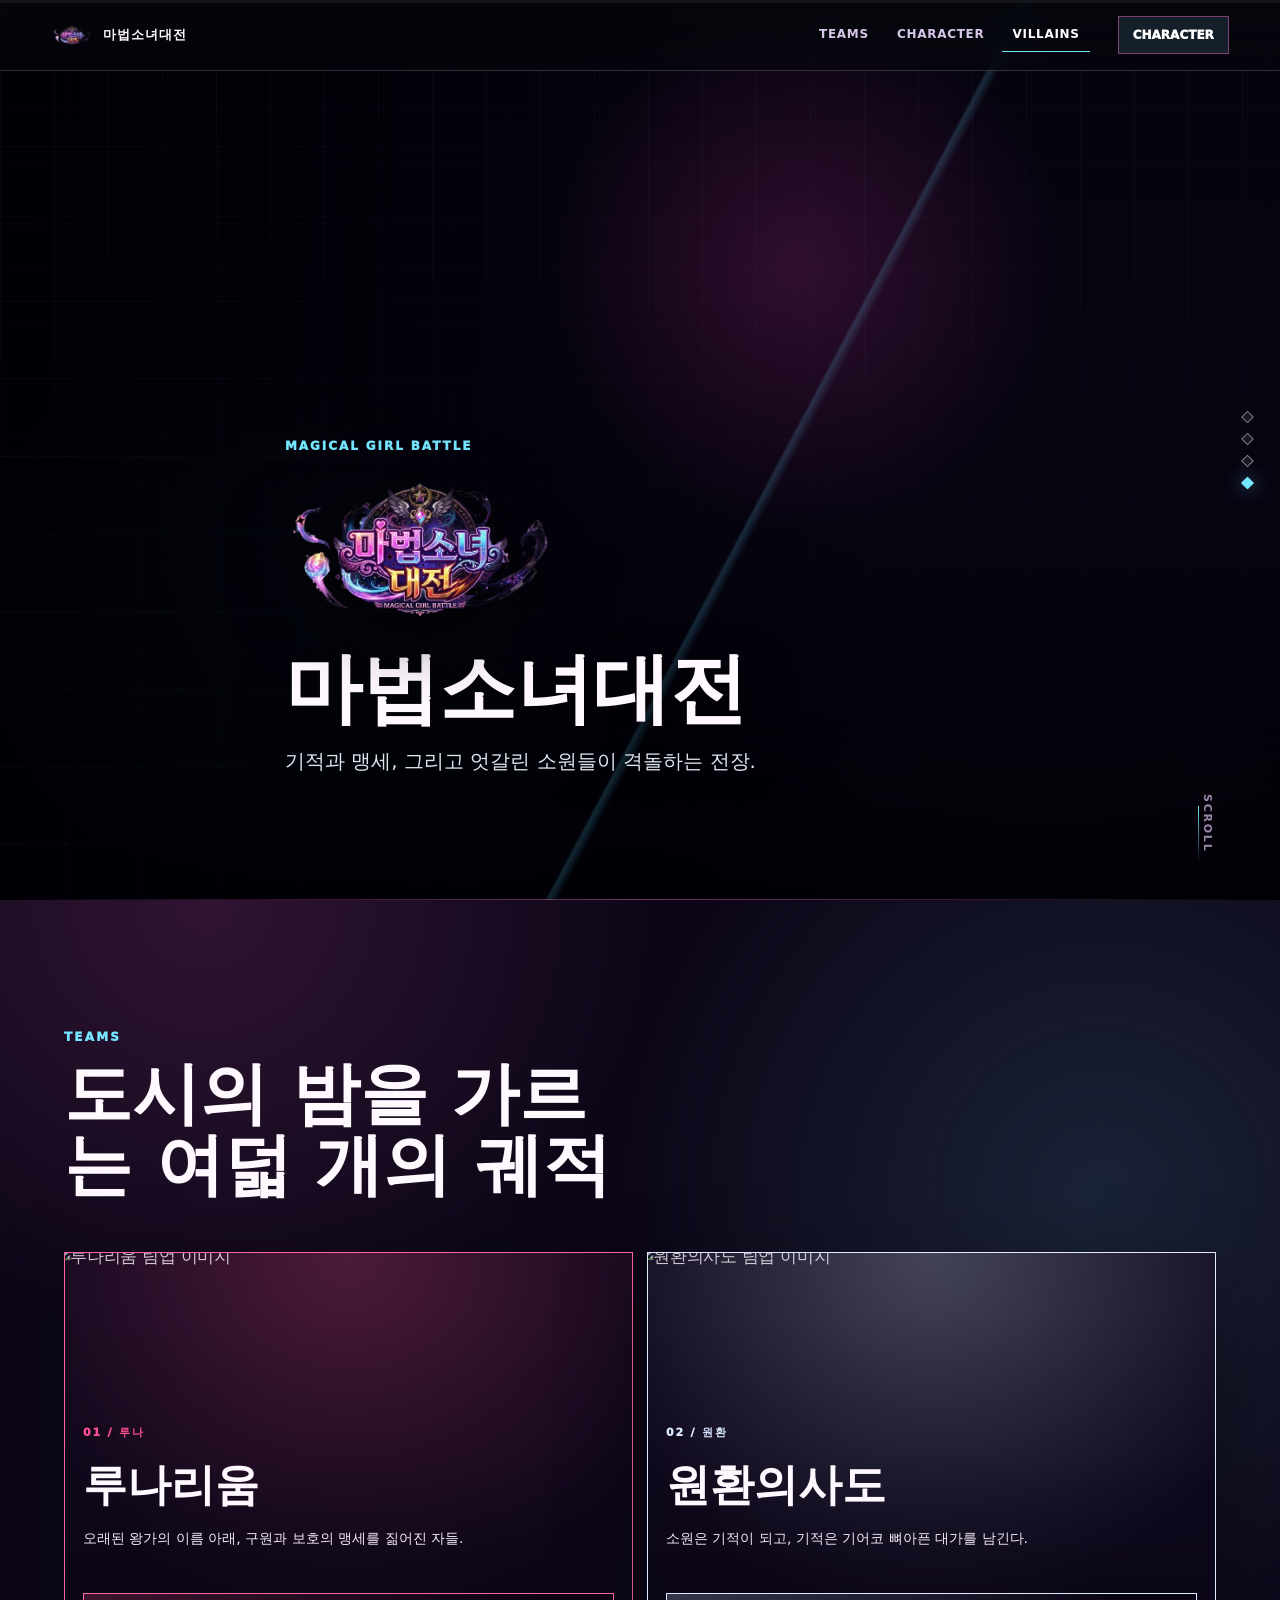
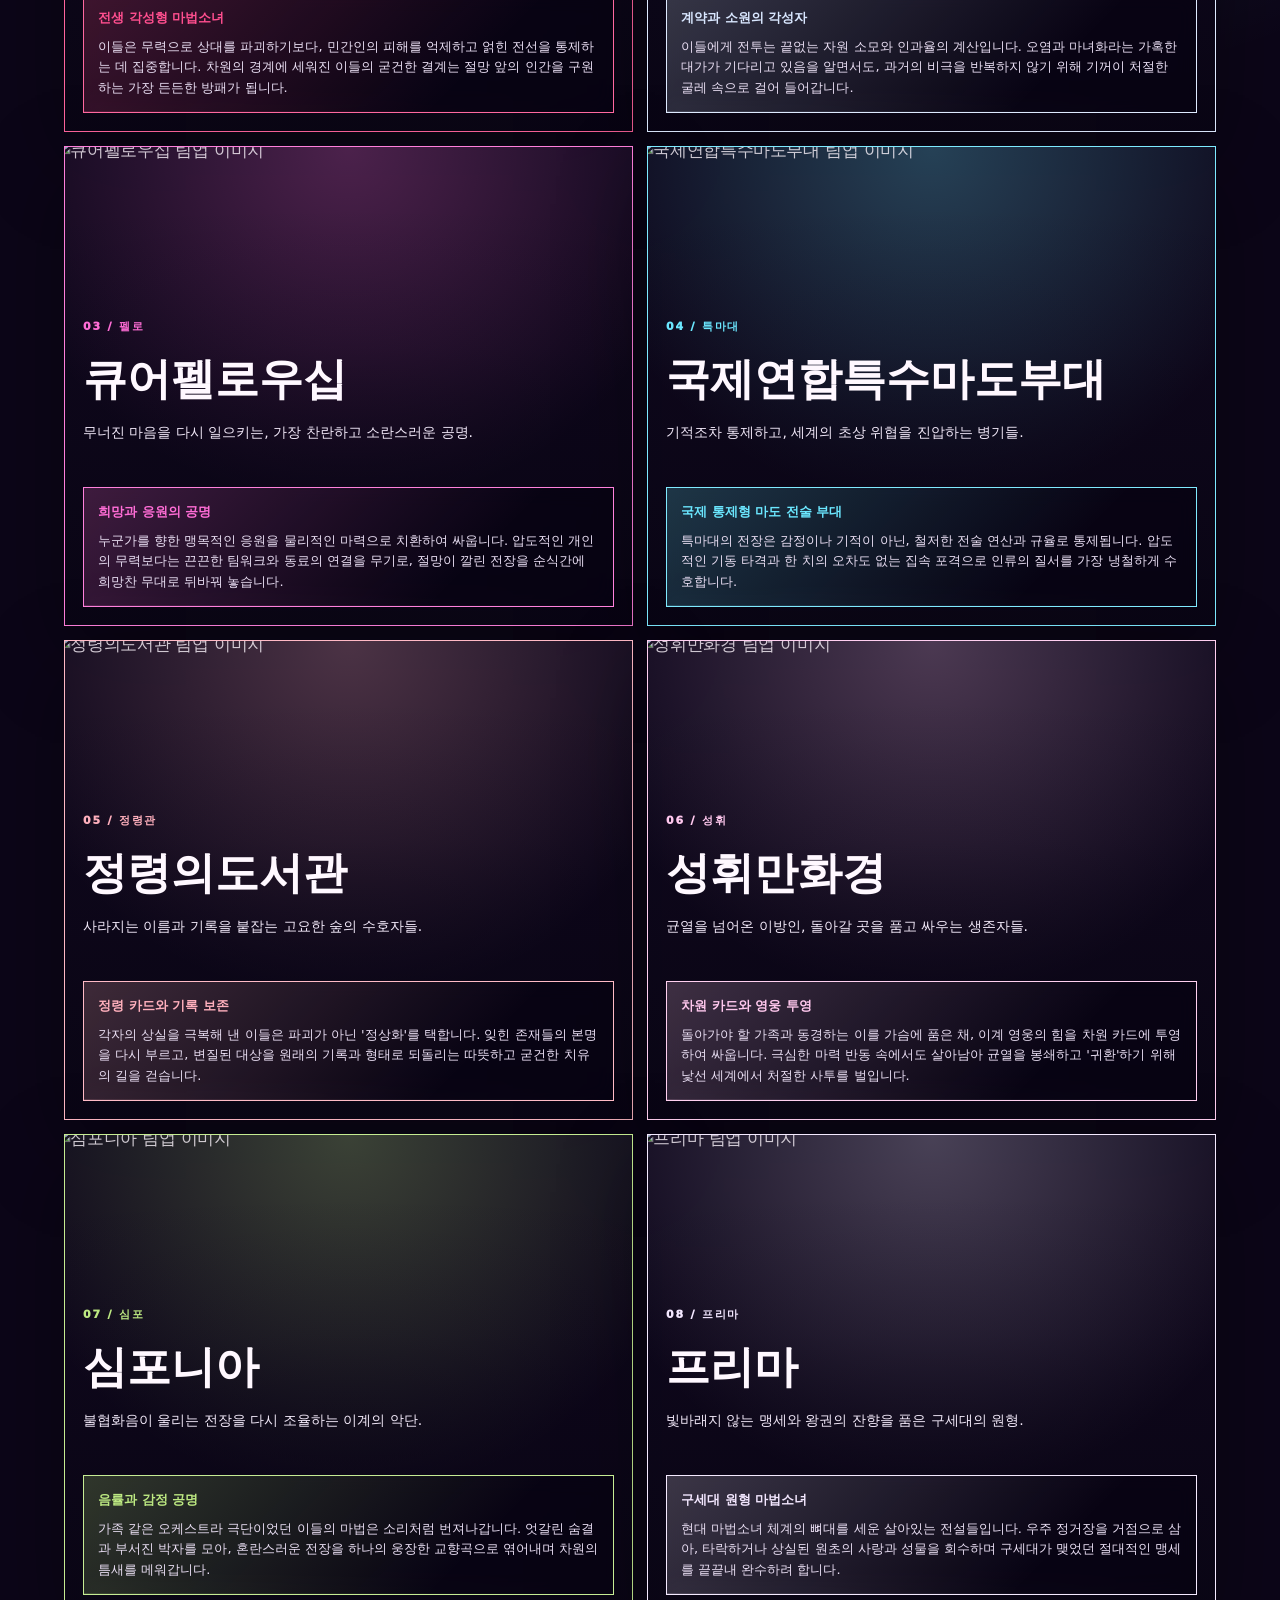
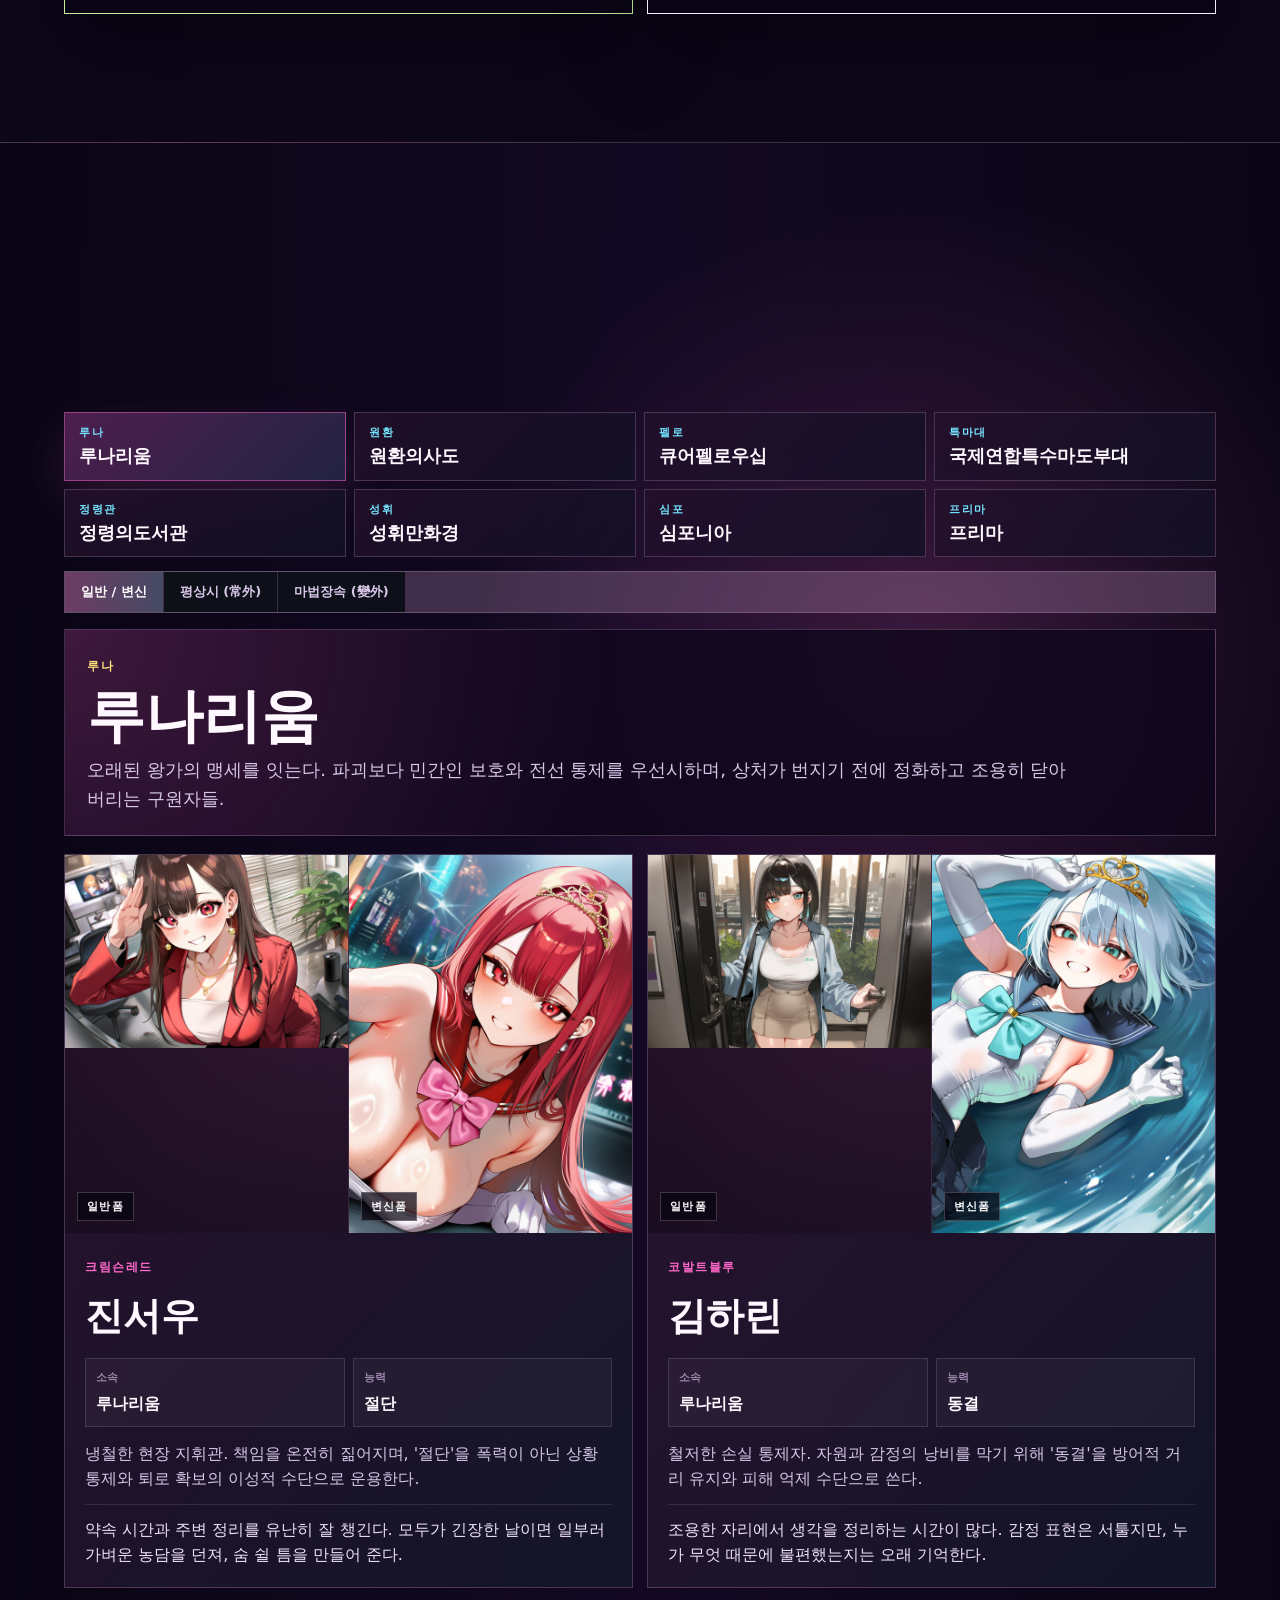
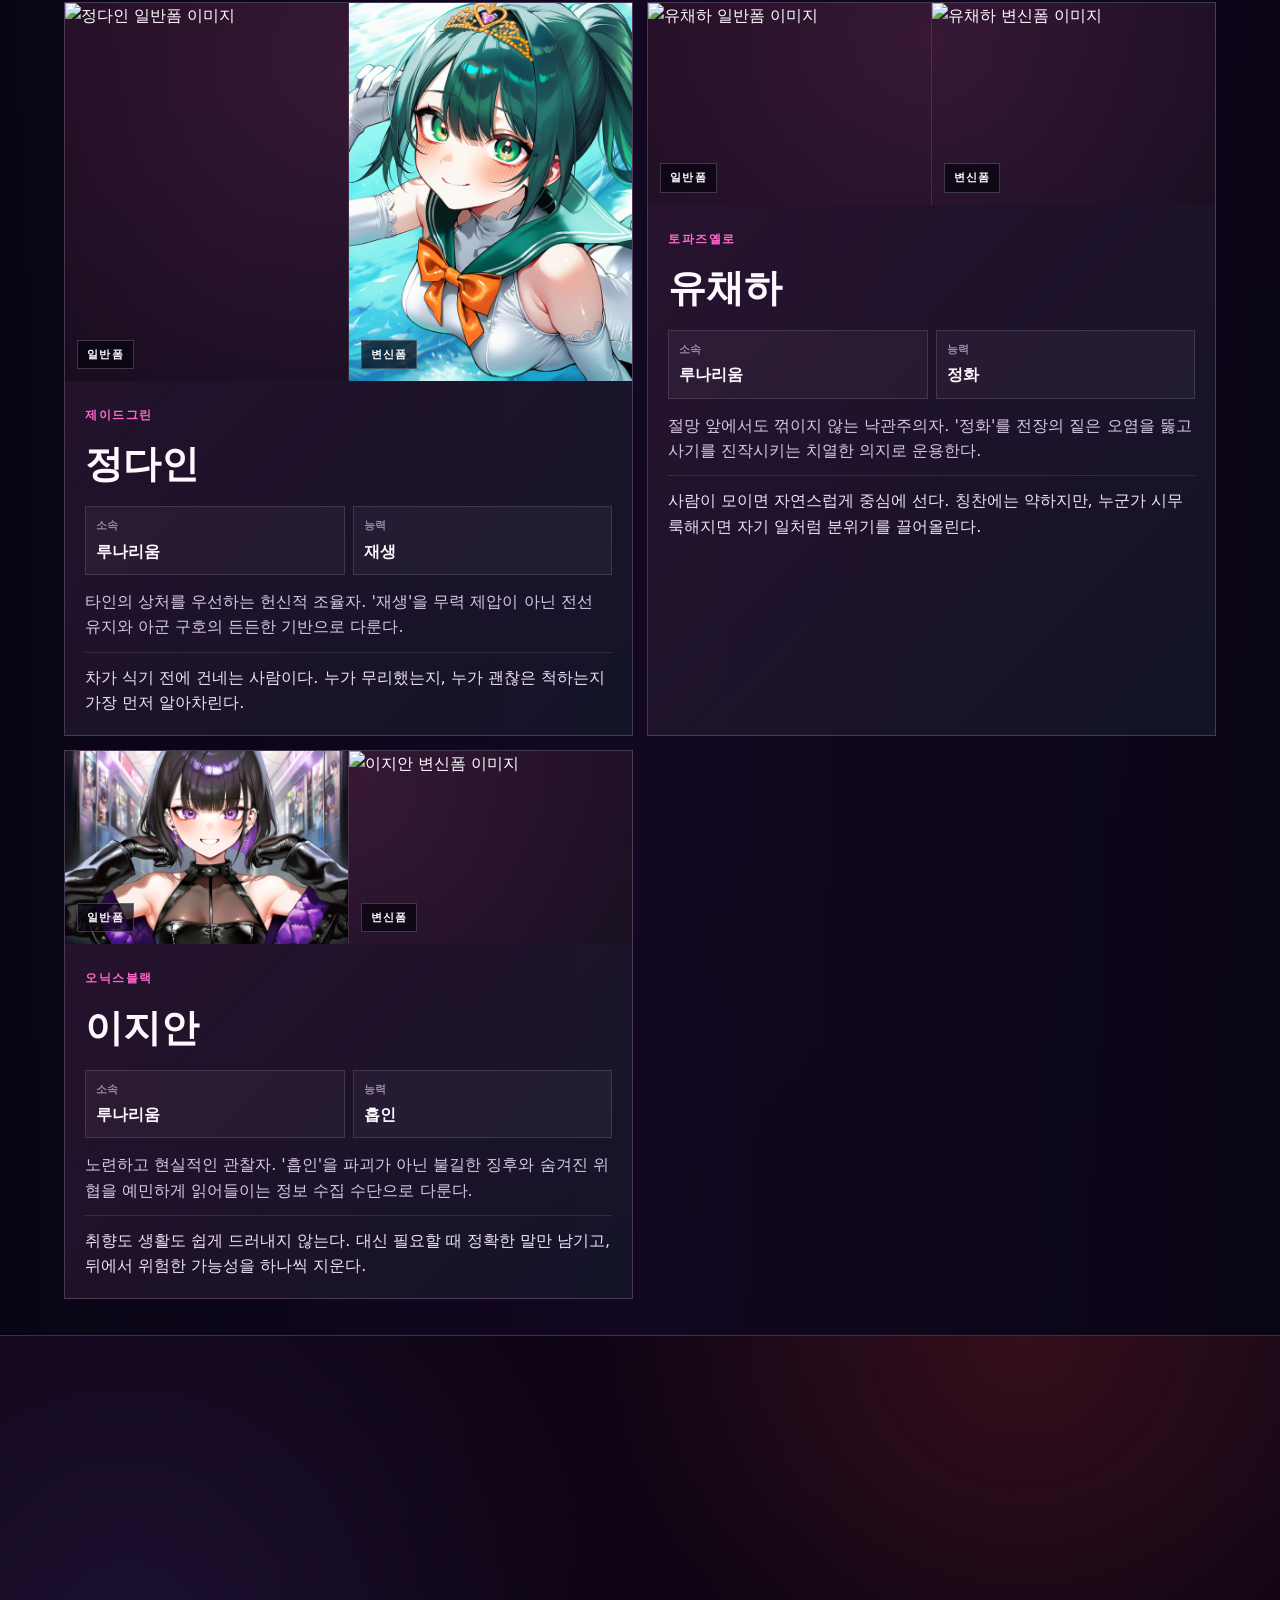
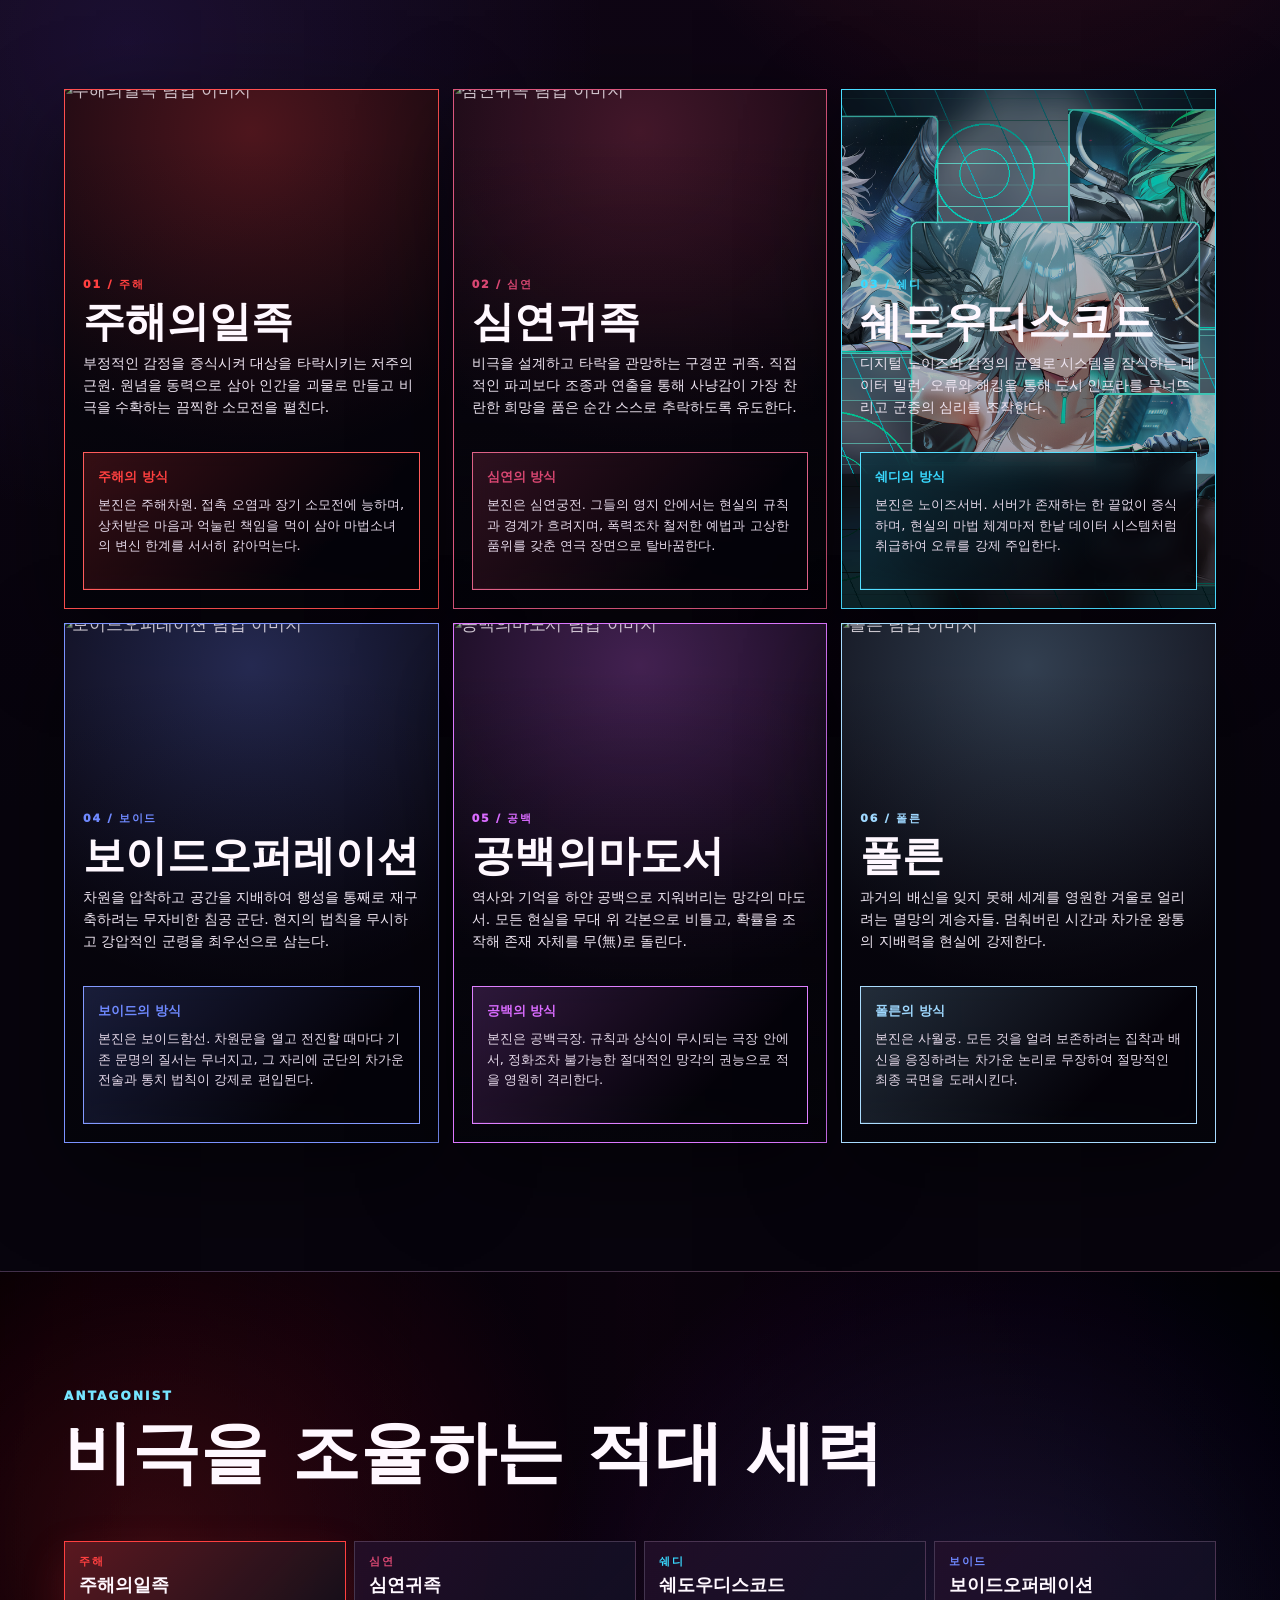
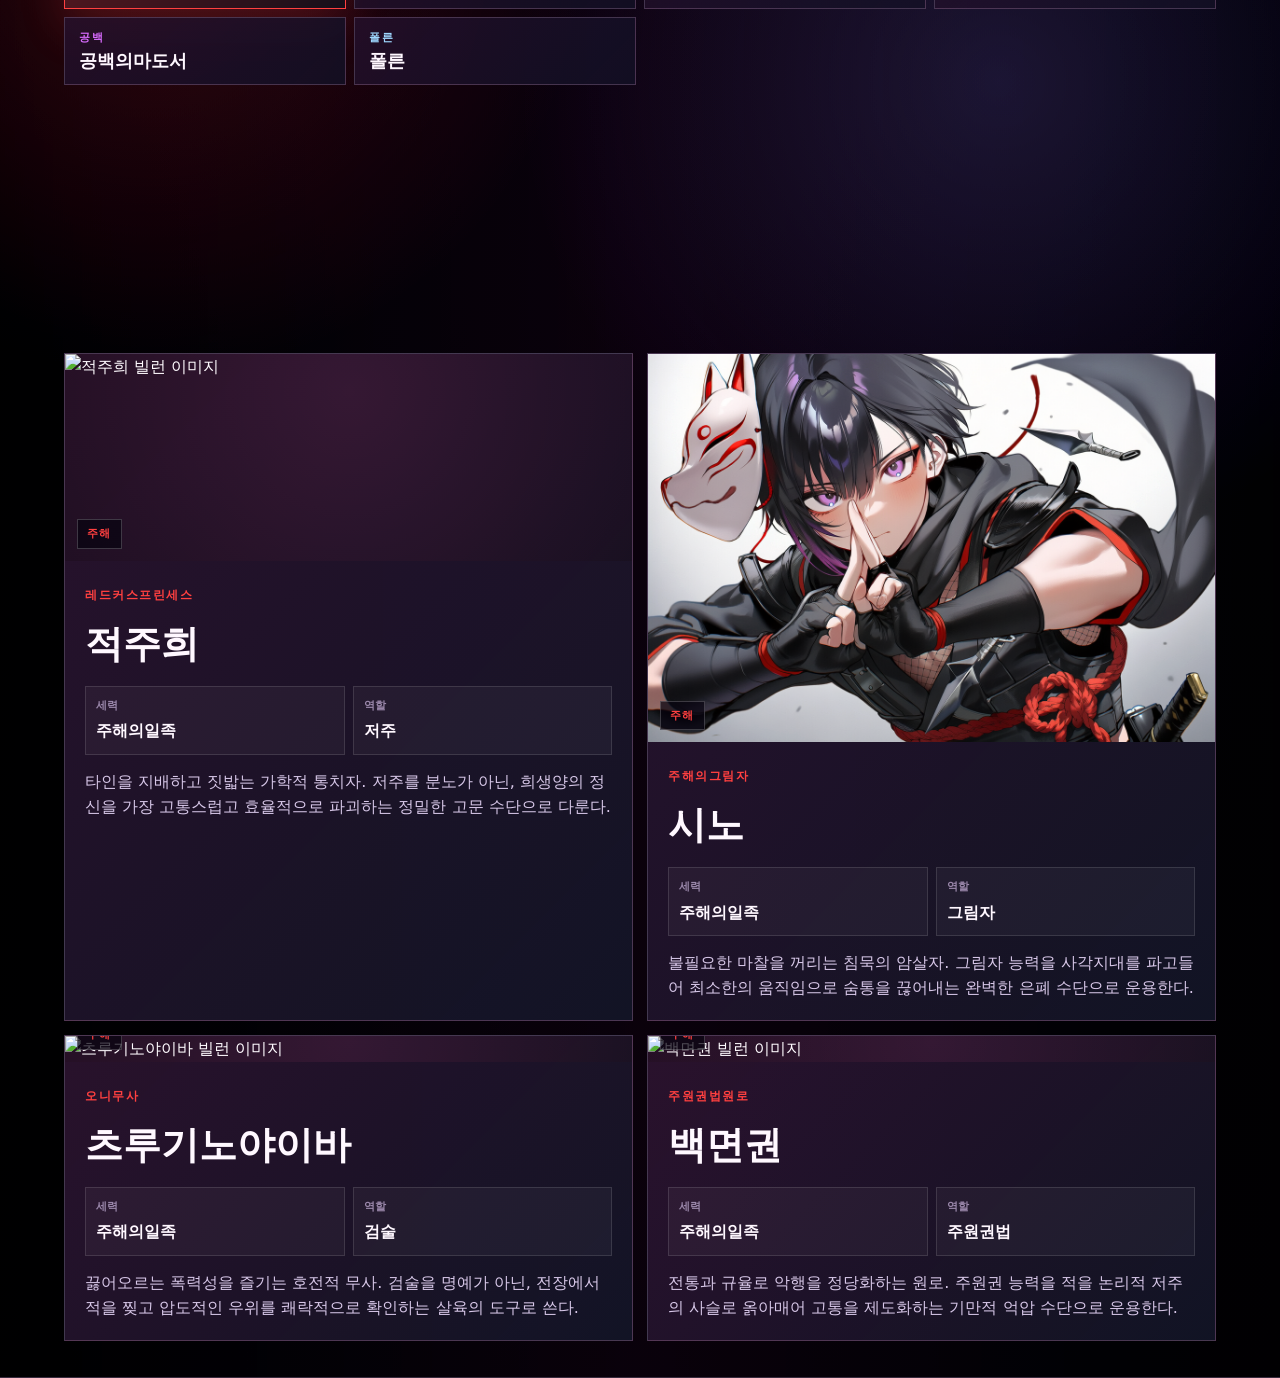
==== Magical/index.html @ 7076c70e "Organize magical intro assets" ====
<!doctype html>
<html lang="ko">
<head>
  <meta charset="utf-8">
  <meta name="viewport" content="width=device-width, initial-scale=1">
  <title>마법소녀대전 - 기적과 비극의 교차점</title>
  <meta name="description" content="현실과 이계, 희망과 비극이 교차하는 마법소녀대전 공식 아카이브.">
  <link rel="stylesheet" href="styles.css">
  <script src="scripts.js" defer></script>
</head>
<body>
  <a class="skip-link" href="#teams">본문으로 이동</a>
  <div class="intro-loader" aria-label="마법소녀대전 로딩 중">
    <div class="intro-mark">
      <img src="assets/logo.png" alt="마법소녀대전">
    </div>
    <div class="intro-status">
      <span>CONNECTING TO MAGICAL FIELD</span>
      <strong>마법소녀대전</strong>
      <div class="intro-bar" aria-hidden="true"><span></span></div>
      <p>차원 좌표 및 전장 동기화 중...</p>
    </div>
  </div>
  <div class="progress" aria-hidden="true"><span></span></div>

  <header class="site-header">
    <a class="brand" href="#top">
      <img src="assets/logo.png" alt="">
      <span>마법소녀대전</span>
    </a>
    <nav class="nav" aria-label="주요 메뉴">
      <a href="#teams">TEAMS</a>
      <a href="#characters">CHARACTER</a>
      <a href="#villains">VILLAINS</a>
    </nav>
    <a class="header-cta" href="#characters">CHARACTER</a>
  </header>

  <aside class="side-index" aria-label="페이지 섹션">
    <a href="#top" aria-label="Top"></a>
    <a href="#teams" aria-label="Teams"></a>
    <a href="#characters" aria-label="Characters"></a>
    <a href="#villains" aria-label="Villains"></a>
  </aside>

  <main id="top">
    <section class="hero">
      <div class="hero-bg" aria-hidden="true"></div>
      <div class="hero-content">
        <p class="eyebrow">MAGICAL GIRL BATTLE</p>
        <img class="hero-logo" src="assets/logo.png" alt="마법소녀대전">
        <h1>마법소녀대전</h1>
        <p>
          기적과 맹세, 그리고 엇갈린 소원들이 격돌하는 전장.
        </p>
      </div>
      <div class="scroll-cue" aria-hidden="true">
        <span>SCROLL</span>
      </div>
    </section>

    <section id="teams" class="section team-section">
      <div class="section-title">
        <p>TEAMS</p>
        <h2>도시의 밤을 가르는 여덟 개의 궤적</h2>
      </div>
      <div class="team-grid">
        
        <article style="--team:#ff4f8f">
          <img src="assets/teamups-ai/teamup-lunalium-ai-v2-reference-draft.png" alt="루나리움 팀업 이미지">
          <span>01 / 루나</span>
          <h3>루나리움</h3>
          <p>오래된 왕가의 이름 아래, 구원과 보호의 맹세를 짊어진 자들.</p>
          <div class="team-card-detail">
            <strong>전생 각성형 마법소녀</strong>
            <p>이들은 무력으로 상대를 파괴하기보다, 민간인의 피해를 억제하고 얽힌 전선을 통제하는 데 집중합니다. 차원의 경계에 세워진 이들의 굳건한 결계는 절망 앞의 인간을 구원하는 가장 든든한 방패가 됩니다.</p>
          </div>
        </article>

        <article style="--team:#d9e7ff">
          <img src="assets/teamups-ai/teamup-wish-ring-ai-v1.png" alt="원환의사도 팀업 이미지">
          <span>02 / 원환</span>
          <h3>원환의사도</h3>
          <p>소원은 기적이 되고, 기적은 기어코 뼈아픈 대가를 남긴다.</p>
          <div class="team-card-detail">
            <strong>계약과 소원의 각성자</strong>
            <p>이들에게 전투는 끝없는 자원 소모와 인과율의 계산입니다. 오염과 마녀화라는 가혹한 대가가 기다리고 있음을 알면서도, 과거의 비극을 반복하지 않기 위해 기꺼이 처절한 굴레 속으로 걸어 들어갑니다.</p>
          </div>
        </article>

        <article style="--team:#ff6dd6">
          <img src="assets/teamups/teamup-fellow.png" alt="큐어펠로우십 팀업 이미지">
          <span>03 / 펠로</span>
          <h3>큐어펠로우십</h3>
          <p>무너진 마음을 다시 일으키는, 가장 찬란하고 소란스러운 공명.</p>
          <div class="team-card-detail">
            <strong>희망과 응원의 공명</strong>
            <p>누군가를 향한 맹목적인 응원을 물리적인 마력으로 치환하여 싸웁니다. 압도적인 개인의 무력보다는 끈끈한 팀워크와 동료의 연결을 무기로, 절망이 깔린 전장을 순식간에 희망찬 무대로 뒤바꿔 놓습니다.</p>
          </div>
        </article>

        <article style="--team:#6be7ff">
          <img src="assets/teamups-ai/teamup-tactical-ai-v1.png" alt="국제연합특수마도부대 팀업 이미지">
          <span>04 / 특마대</span>
          <h3>국제연합특수마도부대</h3>
          <p>기적조차 통제하고, 세계의 초상 위협을 진압하는 병기들.</p>
          <div class="team-card-detail">
            <strong>국제 통제형 마도 전술 부대</strong>
            <p>특마대의 전장은 감정이나 기적이 아닌, 철저한 전술 연산과 규율로 통제됩니다. 압도적인 기동 타격과 한 치의 오차도 없는 집속 포격으로 인류의 질서를 가장 냉철하게 수호합니다.</p>
          </div>
        </article>

        <article style="--team:#ffb0bd">
          <img src="assets/teamups-ai/teamup-spirit-ai-v1.png" alt="정령의도서관 팀업 이미지">
          <span>05 / 정령관</span>
          <h3>정령의도서관</h3>
          <p>사라지는 이름과 기록을 붙잡는 고요한 숲의 수호자들.</p>
          <div class="team-card-detail">
            <strong>정령 카드와 기록 보존</strong>
            <p>각자의 상실을 극복해 낸 이들은 파괴가 아닌 '정상화'를 택합니다. 잊힌 존재들의 본명을 다시 부르고, 변질된 대상을 원래의 기록과 형태로 되돌리는 따뜻하고 굳건한 치유의 길을 걷습니다.</p>
          </div>
        </article>

        <article style="--team:#ffc8ee">
          <img src="assets/teamups-ai/teamup-stellar-ai-v1.png" alt="성휘만화경 팀업 이미지">
          <span>06 / 성휘</span>
          <h3>성휘만화경</h3>
          <p>균열을 넘어온 이방인, 돌아갈 곳을 품고 싸우는 생존자들.</p>
          <div class="team-card-detail">
            <strong>차원 카드와 영웅 투영</strong>
            <p>돌아가야 할 가족과 동경하는 이를 가슴에 품은 채, 이계 영웅의 힘을 차원 카드에 투영하여 싸웁니다. 극심한 마력 반동 속에서도 살아남아 균열을 봉쇄하고 '귀환'하기 위해 낯선 세계에서 처절한 사투를 벌입니다.</p>
          </div>
        </article>

        <article style="--team:#bde982">
          <img src="assets/teamups-ai/teamup-symphonia-ai-v1.png" alt="심포니아 팀업 이미지">
          <span>07 / 심포</span>
          <h3>심포니아</h3>
          <p>불협화음이 울리는 전장을 다시 조율하는 이계의 악단.</p>
          <div class="team-card-detail">
            <strong>음률과 감정 공명</strong>
            <p>가족 같은 오케스트라 극단이었던 이들의 마법은 소리처럼 번져나갑니다. 엇갈린 숨결과 부서진 박자를 모아, 혼란스러운 전장을 하나의 웅장한 교향곡으로 엮어내며 차원의 틈새를 메워갑니다.</p>
          </div>
        </article>

        <article style="--team:#f3e7ff">
          <img src="assets/teamups-ai/teamup-prima-ai-v1.png" alt="프리마 팀업 이미지">
          <span>08 / 프리마</span>
          <h3>프리마</h3>
          <p>빛바래지 않는 맹세와 왕권의 잔향을 품은 구세대의 원형.</p>
          <div class="team-card-detail">
            <strong>구세대 원형 마법소녀</strong>
            <p>현대 마법소녀 체계의 뼈대를 세운 살아있는 전설들입니다. 우주 정거장을 거점으로 삼아, 타락하거나 상실된 원초의 사랑과 성물을 회수하며 구세대가 맺었던 절대적인 맹세를 끝끝내 완수하려 합니다.</p>
          </div>
        </article>

      </div>
    </section>

    <section id="characters" class="character-section">
      <div class="character-bg" aria-hidden="true"></div>
      <div class="character-shell">
        <div class="section-title">
          <p>CHARACTER</p>
          <h2>마법소녀 데이터베이스</h2>
        </div>
        <div class="team-profile-tabs" id="teamProfileTabs" aria-label="마법소녀 팀 선택"></div>
        <div class="profile-form-switch" aria-label="폼 보기 설정">
          <button class="form-toggle is-active" type="button" data-form="both">일반 / 변신</button>
          <button class="form-toggle" type="button" data-form="normal">평상시 (常外)</button>
          <button class="form-toggle" type="button" data-form="magic">마법장속 (變外)</button>
        </div>
        <div class="team-profile-header" id="teamProfileHeader"></div>
        <div class="profile-grid" id="profileGrid"></div>
      </div>
    </section>

    <section id="villains" class="section villain-section">
      <div class="section-title">
        <p>VILLAINS</p>
        <h2>어둠의 심연과 저주가 잉태한 재앙들</h2>
      </div>
      <div class="villain-grid" id="villainGrid"></div>
    </section>

    <section id="villain-profiles" class="villain-profile-section">
      <div class="villain-profile-bg" aria-hidden="true"></div>
      <div class="character-shell">
        <div class="section-title">
          <p>ANTAGONIST</p>
          <h2>비극을 조율하는 적대 세력</h2>
        </div>
        <div class="villain-profile-tabs" id="villainProfileTabs" aria-label="빌런 세력 선택"></div>
        <div class="team-profile-header villain-profile-header" id="villainProfileHeader"></div>
        <div class="profile-grid villain-profile-grid" id="villainProfileGrid"></div>
      </div>
    </section>
  </main>

  <button class="to-top" type="button" aria-label="처음으로 이동">↑</button>
</body>
</html>
---- Magical/styles.css ----
:root {
  color-scheme: dark;
  --bg: #090514;
  --ink: #fff8ff;
  --muted: #d7c7e8;
  --dim: #9a87aa;
  --line: rgba(255, 205, 247, 0.2);
  --line-strong: rgba(255, 104, 202, 0.46);
  --panel: rgba(18, 9, 31, 0.78);
  --panel-strong: rgba(30, 12, 48, 0.94);
  --cyan: #76e5ff;
  --pink: #ff68ca;
  --violet: #9b7cff;
  --gold: #ffe37a;
  --pad: clamp(16px, 5vw, 76px);
  --max: 1320px;
  --gap: 14px;
  --shadow: 0 30px 100px rgba(0, 0, 0, 0.45);
}

* { box-sizing: border-box; }

html {
  scroll-behavior: smooth;
  scroll-padding-top: 76px;
}

body {
  min-width: 320px;
  margin: 0;
  color: var(--ink);
  font-family: "Pretendard", "Noto Sans KR", "Apple SD Gothic Neo", system-ui, sans-serif;
  line-height: 1.58;
  letter-spacing: 0;
  background:
    radial-gradient(circle at 82% 12%, rgba(255, 104, 202, 0.2), transparent 28rem),
    radial-gradient(circle at 18% 8%, rgba(118, 229, 255, 0.16), transparent 24rem),
    linear-gradient(180deg, #090514 0%, #160a24 46%, #080411 100%);
}

body::before {
  position: fixed;
  inset: 0;
  z-index: -1;
  content: "";
  background-image:
    linear-gradient(rgba(255, 104, 202, 0.045) 1px, transparent 1px),
    linear-gradient(90deg, rgba(118, 229, 255, 0.045) 1px, transparent 1px);
  background-size: 54px 54px;
  mask-image: linear-gradient(180deg, black, transparent 88%);
}

body.is-loading {
  overflow: hidden;
}

a { color: inherit; text-decoration: none; }
img { max-width: 100%; }
h1, h2, h3, p { margin-top: 0; }

.skip-link {
  position: fixed;
  top: 12px;
  left: 12px;
  z-index: 200;
  transform: translateY(-160%);
  padding: 8px 12px;
  color: #061018;
  background: white;
  font-weight: 900;
}

.skip-link:focus { transform: translateY(0); }

.intro-loader {
  position: fixed;
  inset: 0;
  z-index: 1000;
  display: grid;
  place-items: center;
  overflow: hidden;
  background:
    radial-gradient(circle at 50% 42%, rgba(120, 217, 255, 0.18), transparent 22rem),
    radial-gradient(circle at 54% 58%, rgba(255, 114, 173, 0.14), transparent 24rem),
    #05070c;
  transition: opacity 680ms ease, visibility 680ms ease;
}

.intro-loader::before,
.intro-loader::after {
  position: absolute;
  inset: 0;
  content: "";
  pointer-events: none;
}

.intro-loader::before {
  background-image:
    linear-gradient(rgba(120, 217, 255, 0.08) 1px, transparent 1px),
    linear-gradient(90deg, rgba(120, 217, 255, 0.08) 1px, transparent 1px);
  background-size: 44px 44px;
  animation: introGrid 2.4s linear infinite;
}

.intro-loader::after {
  background:
    linear-gradient(90deg, transparent, rgba(120, 217, 255, 0.2), transparent),
    repeating-linear-gradient(180deg, transparent 0 7px, rgba(255, 255, 255, 0.08) 8px);
  transform: translateX(-100%);
  animation: introSweep 1.8s ease-in-out infinite;
  mix-blend-mode: screen;
  opacity: 0.65;
}

.intro-loader.is-hidden {
  opacity: 0;
  visibility: hidden;
  pointer-events: none;
}

.intro-mark {
  position: relative;
  z-index: 2;
  width: min(72vw, 420px);
  display: grid;
  place-items: center;
  animation: introMark 1100ms cubic-bezier(0.2, 0.8, 0.2, 1) both;
}

.intro-mark::before {
  position: absolute;
  width: 68%;
  aspect-ratio: 1;
  content: "";
  border: 1px solid rgba(120, 217, 255, 0.34);
  transform: rotate(45deg);
  box-shadow:
    0 0 48px rgba(120, 217, 255, 0.18),
    inset 0 0 34px rgba(255, 114, 173, 0.12);
}

.intro-mark img {
  position: relative;
  width: 100%;
  max-height: 210px;
  object-fit: contain;
  filter: drop-shadow(0 0 28px rgba(120, 217, 255, 0.3));
}

.intro-status {
  position: absolute;
  z-index: 3;
  left: 50%;
  bottom: clamp(54px, 11vh, 120px);
  width: min(86vw, 520px);
  transform: translateX(-50%);
  text-align: center;
}

.intro-status span {
  display: block;
  margin-bottom: 8px;
  color: var(--cyan);
  font-size: 11px;
  font-weight: 950;
  letter-spacing: 0.18em;
}

.intro-status strong {
  display: block;
  margin-bottom: 16px;
  color: white;
  font-size: clamp(24px, 5vw, 44px);
  line-height: 1;
}

.intro-status p {
  margin: 10px 0 0;
  color: var(--muted);
  font-size: 13px;
}

.intro-bar {
  height: 3px;
  overflow: hidden;
  border: 1px solid rgba(120, 217, 255, 0.26);
  background: rgba(255, 255, 255, 0.08);
}

.intro-bar span {
  display: block;
  width: 100%;
  height: 100%;
  background: linear-gradient(90deg, var(--cyan), var(--pink), var(--gold));
  transform-origin: left;
  animation: introLoad 1.65s ease-in-out both;
}

.progress {
  position: fixed;
  inset: 0 0 auto;
  z-index: 140;
  height: 3px;
  background: rgba(255, 255, 255, 0.06);
}

.progress span {
  display: block;
  width: 0;
  height: 100%;
  background: linear-gradient(90deg, var(--cyan), var(--pink), var(--gold));
  box-shadow: 0 0 16px rgba(120, 217, 255, 0.5);
}

.site-header {
  position: fixed;
  inset: 0 0 auto;
  z-index: 120;
  display: flex;
  align-items: center;
  gap: 28px;
  padding: 14px clamp(16px, 4vw, 56px);
  border-bottom: 1px solid var(--line);
  background: linear-gradient(180deg, rgba(5, 7, 12, 0.86), rgba(5, 7, 12, 0.52));
  backdrop-filter: blur(16px);
}

.brand {
  display: inline-flex;
  align-items: center;
  gap: 10px;
  flex: 0 0 auto;
  font-size: 13px;
  font-weight: 950;
  letter-spacing: 0.08em;
  text-transform: uppercase;
}

.brand img {
  width: 42px;
  height: 42px;
  object-fit: contain;
}

.nav {
  display: flex;
  flex-wrap: wrap;
  gap: 8px;
  margin-left: auto;
  color: var(--muted);
  font-size: 12px;
  font-weight: 850;
  letter-spacing: 0.06em;
}

.nav a {
  min-height: 34px;
  display: inline-flex;
  align-items: center;
  padding: 6px 10px;
  border-bottom: 1px solid transparent;
}

.nav a:hover,
.nav a.is-active {
  color: white;
  border-color: var(--cyan);
}

.header-cta {
  min-height: 38px;
  display: inline-flex;
  align-items: center;
  padding: 7px 14px;
  border: 1px solid var(--line-strong);
  background: rgba(120, 217, 255, 0.12);
  color: white;
  font-size: 12px;
  font-weight: 950;
}

.side-index {
  position: fixed;
  right: 28px;
  top: 50%;
  z-index: 110;
  display: grid;
  gap: 13px;
  transform: translateY(-50%);
}

.side-index a {
  width: 9px;
  height: 9px;
  border: 1px solid rgba(255, 255, 255, 0.48);
  background: rgba(255, 255, 255, 0.08);
  transform: rotate(45deg);
}

.side-index a.is-active {
  border-color: var(--cyan);
  background: var(--cyan);
  box-shadow: 0 0 18px rgba(120, 217, 255, 0.65);
}

.hero {
  position: relative;
  min-height: 100vh;
  display: grid;
  align-items: end;
  padding: clamp(100px, 12vw, 152px) var(--pad) clamp(70px, 8vw, 110px);
  overflow: hidden;
}

.hero-bg {
  position: absolute;
  inset: 0;
  z-index: -4;
  background-image:
    radial-gradient(circle at 62% 30%, rgba(255, 80, 198, 0.16), transparent 26%),
    linear-gradient(90deg, rgba(3, 5, 10, 0.94), rgba(3, 5, 10, 0.66) 31%, rgba(3, 5, 10, 0.14) 68%),
    linear-gradient(0deg, rgba(3, 5, 10, 0.98), rgba(3, 5, 10, 0.18) 45%, rgba(3, 5, 10, 0.22)),
    url("assets/hero-leaders-portrait-v1.png");
  background-size: cover;
  background-position: center 42%;
  filter: saturate(1.08) contrast(1.05);
  transform: scale(1.02);
}

.hero-bg::before {
  position: absolute;
  inset: 0;
  content: "";
  background-image:
    linear-gradient(rgba(255, 255, 255, 0.055) 1px, transparent 1px),
    linear-gradient(90deg, rgba(255, 255, 255, 0.045) 1px, transparent 1px);
  background-size: 76px 76px;
  mask-image: linear-gradient(90deg, rgba(0, 0, 0, 0.78), transparent 76%);
}

.hero-bg::after {
  position: absolute;
  inset: 0;
  content: "";
  background: linear-gradient(118deg, transparent 0 58%, rgba(120, 217, 255, 0.18) 58.2%, transparent 58.8%);
}

.hero::after {
  position: absolute;
  inset: auto 0 0;
  height: 1px;
  content: "";
  background: linear-gradient(90deg, transparent, var(--line-strong), transparent);
}

.hero-content {
  position: relative;
  z-index: 2;
  width: min(100%, var(--max));
  margin: 0 auto;
  max-width: 710px;
  justify-self: start;
}

.eyebrow {
  margin-bottom: 12px;
  color: var(--cyan);
  font-size: 12px;
  font-weight: 950;
  letter-spacing: 0.16em;
  text-transform: uppercase;
}

.hero-logo {
  width: min(390px, 74vw);
  max-height: 160px;
  object-fit: contain;
  object-position: left center;
  margin: 0 0 16px -12px;
  filter: drop-shadow(0 18px 36px rgba(0, 0, 0, 0.62));
}

.hero h1 {
  margin-bottom: 20px;
  max-width: 680px;
  font-size: clamp(43px, 6vw, 78px);
  line-height: 0.98;
  text-wrap: balance;
  text-shadow: 0 18px 50px rgba(0, 0, 0, 0.75);
}

.hero p:not(.eyebrow) {
  max-width: 640px;
  color: #dce6ee;
  font-size: clamp(16px, 2vw, 20px);
  text-shadow: 0 8px 28px rgba(0, 0, 0, 0.72);
}

.hero-actions {
  display: flex;
  flex-wrap: wrap;
  gap: 12px;
  margin-top: 30px;
}

.hero-actions a,
.play-button {
  min-height: 48px;
  display: inline-flex;
  align-items: center;
  gap: 10px;
  padding: 10px 18px;
  color: white;
  border: 1px solid var(--line-strong);
  background: rgba(120, 217, 255, 0.12);
  font: inherit;
  font-size: 13px;
  font-weight: 950;
  text-transform: uppercase;
  cursor: pointer;
}

.play-button {
  border-color: rgba(255, 255, 255, 0.22);
  background: rgba(255, 255, 255, 0.07);
}

.play-button span {
  width: 0;
  height: 0;
  border-top: 6px solid transparent;
  border-bottom: 6px solid transparent;
  border-left: 10px solid white;
}

.scroll-cue {
  position: absolute;
  right: var(--pad);
  bottom: 36px;
  color: var(--dim);
  font-size: 11px;
  font-weight: 900;
  letter-spacing: 0.16em;
  writing-mode: vertical-rl;
}

.scroll-cue::after {
  display: block;
  width: 1px;
  height: 58px;
  margin: 12px auto 0;
  content: "";
  background: linear-gradient(180deg, var(--cyan), transparent);
}

.section {
  padding: clamp(70px, 10vw, 128px) var(--pad);
  border-bottom: 1px solid var(--line);
}

.section-title,
.team-grid,
.villain-grid,
.leader-list,
.world-slider,
.media-grid {
  width: min(100%, var(--max));
  margin-left: auto;
  margin-right: auto;
}

.section-title {
  margin-bottom: clamp(28px, 5vw, 52px);
}

.section-title p {
  margin-bottom: 12px;
  color: var(--cyan);
  font-size: 12px;
  font-weight: 950;
  letter-spacing: 0.18em;
}

.section-title h2 {
  max-width: 920px;
  margin-bottom: 0;
  font-size: clamp(34px, 5.8vw, 68px);
  line-height: 1.04;
  text-wrap: balance;
}

.team-section {
  position: relative;
  overflow: hidden;
  background:
    radial-gradient(circle at 16% 0%, rgba(255, 104, 202, 0.15), transparent 28rem),
    radial-gradient(circle at 86% 12%, rgba(118, 229, 255, 0.13), transparent 30rem),
    #0c0618;
}

.team-section::before {
  position: absolute;
  inset: 0;
  content: "";
  background:
    linear-gradient(135deg, rgba(255, 255, 255, 0.05) 0 1px, transparent 1px 80px),
    linear-gradient(45deg, rgba(255, 104, 202, 0.05) 0 1px, transparent 1px 120px);
  pointer-events: none;
}

.team-grid {
  display: grid;
  grid-template-columns: repeat(2, minmax(0, 1fr));
  gap: var(--gap);
}

.team-grid article {
  position: relative;
  min-height: 480px;
  display: flex;
  flex-direction: column;
  justify-content: flex-end;
  overflow: hidden;
  padding: 18px;
  border: 1px solid color-mix(in srgb, var(--team), white 12%);
  background:
    linear-gradient(180deg, transparent 12%, rgba(9, 5, 20, 0.12) 42%, rgba(9, 5, 20, 0.92)),
    radial-gradient(circle at 50% 0%, color-mix(in srgb, var(--team), transparent 74%), transparent 65%),
    rgba(14, 7, 28, 0.86);
  box-shadow: 0 30px 80px rgba(0, 0, 0, 0.34);
  cursor: pointer;
  transition: transform 220ms ease, border-color 220ms ease, filter 220ms ease;
}

.team-grid article:hover,
.team-grid article:focus-visible {
  transform: translateY(-8px);
  border-color: var(--team);
  filter: brightness(1.08);
  outline: 0;
}

.team-grid img {
  position: absolute;
  inset: 0;
  width: 100%;
  height: 100%;
  object-fit: cover;
  object-position: center top;
  opacity: 0.78;
  transform: scale(1.04);
  transition: transform 260ms ease;
}

.team-grid article:hover img {
  transform: scale(1.1);
}

.team-grid article::after {
  position: absolute;
  inset: auto 18px 18px;
  height: 2px;
  content: "";
  background: linear-gradient(90deg, var(--team), transparent);
}

.team-grid span,
.team-grid h3,
.team-grid p {
  position: relative;
  z-index: 1;
}

.team-grid span {
  color: var(--team);
  font-size: 11px;
  font-weight: 950;
  letter-spacing: 0.16em;
}

.team-grid h3 {
  margin: 8px 0;
  font-size: clamp(28px, 4vw, 44px);
}

.team-grid > article > p {
  min-height: 48px;
  margin-bottom: 10px;
  color: #f1e8f8;
  font-size: 14px;
}

.team-card-detail {
  position: relative;
  z-index: 1;
  min-height: 118px;
  margin-top: 8px;
  padding: 14px;
  border: 1px solid color-mix(in srgb, var(--team), white 14%);
  background:
    linear-gradient(135deg, color-mix(in srgb, var(--team), transparent 78%), transparent 72%),
    rgba(8, 4, 18, 0.72);
  backdrop-filter: blur(10px);
}

.team-card-detail strong {
  display: block;
  color: var(--team);
  font-size: 13px;
  font-weight: 950;
}

.team-card-detail p {
  min-height: 0;
  margin-top: 8px;
  margin-bottom: 0;
  color: #eadff4;
  font-size: 13px;
}

.villain-section {
  position: relative;
  overflow: hidden;
  background:
    radial-gradient(circle at 80% 0%, rgba(255, 64, 64, 0.16), transparent 26rem),
    radial-gradient(circle at 10% 20%, rgba(120, 90, 255, 0.13), transparent 30rem),
    linear-gradient(180deg, #100515, #07040d 70%);
}

.villain-section::before {
  position: absolute;
  inset: 0;
  content: "";
  background:
    linear-gradient(120deg, rgba(255, 255, 255, 0.04) 0 1px, transparent 1px 92px),
    linear-gradient(60deg, rgba(255, 64, 64, 0.05) 0 1px, transparent 1px 138px);
  pointer-events: none;
}

.villain-grid {
  display: grid;
  grid-template-columns: repeat(3, minmax(0, 1fr));
  gap: var(--gap);
}

.villain-card {
  position: relative;
  min-height: 520px;
  display: flex;
  flex-direction: column;
  justify-content: flex-end;
  overflow: hidden;
  padding: 18px;
  border: 1px solid color-mix(in srgb, var(--villain), white 8%);
  background:
    linear-gradient(180deg, transparent 9%, rgba(4, 4, 10, 0.2) 40%, rgba(4, 4, 10, 0.94)),
    radial-gradient(circle at 50% 8%, color-mix(in srgb, var(--villain), transparent 72%), transparent 64%),
    rgba(8, 5, 14, 0.92);
  box-shadow: 0 30px 90px rgba(0, 0, 0, 0.46);
  cursor: pointer;
  transition: transform 220ms ease, border-color 220ms ease, filter 220ms ease;
}

.villain-card:hover,
.villain-card:focus-visible {
  transform: translateY(-8px);
  border-color: var(--villain);
  filter: brightness(1.08);
  outline: 0;
}

.villain-card img {
  position: absolute;
  inset: 0;
  width: 100%;
  height: 100%;
  object-fit: cover;
  object-position: center top;
  opacity: 0.76;
  transform: scale(1.05);
  transition: transform 260ms ease;
}

.villain-card:hover img {
  transform: scale(1.11);
}

.villain-card::after {
  position: absolute;
  inset: auto 18px 18px;
  height: 2px;
  content: "";
  background: linear-gradient(90deg, var(--villain), transparent);
}

.villain-card span,
.villain-card h3,
.villain-card p,
.villain-card-detail {
  position: relative;
  z-index: 1;
}

.villain-card span {
  color: var(--villain);
  font-size: 11px;
  font-weight: 950;
  letter-spacing: 0.16em;
}

.villain-card h3 {
  margin: 8px 0;
  font-size: clamp(27px, 3.7vw, 42px);
  line-height: 1.02;
}

.villain-card > p {
  min-height: 82px;
  margin-bottom: 10px;
  color: #efe6f2;
  font-size: 14px;
}

.villain-card-detail {
  min-height: 138px;
  margin-top: 8px;
  padding: 14px;
  border: 1px solid color-mix(in srgb, var(--villain), white 14%);
  background:
    linear-gradient(135deg, color-mix(in srgb, var(--villain), transparent 80%), transparent 72%),
    rgba(4, 3, 10, 0.78);
  backdrop-filter: blur(10px);
}

.villain-card-detail strong {
  display: block;
  color: var(--villain);
  font-size: 13px;
  font-weight: 950;
}

.villain-card-detail p {
  margin: 8px 0 0;
  color: #e5d9ea;
  font-size: 13px;
}

.leader-section {
  background:
    linear-gradient(135deg, rgba(255, 104, 202, 0.09), transparent 44%),
    linear-gradient(315deg, rgba(118, 229, 255, 0.08), transparent 42%),
    #0a0613;
}

.leader-list {
  display: grid;
  grid-template-columns: repeat(3, minmax(0, 1fr));
  gap: var(--gap);
}

.leader-list article {
  min-height: 230px;
  padding: 24px;
  border: 1px solid var(--line);
  background:
    linear-gradient(135deg, rgba(255, 104, 202, 0.12), transparent 58%),
    var(--panel);
  transition: transform 220ms ease, border-color 220ms ease;
}

.leader-list article:hover {
  transform: translateY(-6px);
  border-color: var(--line-strong);
}

.leader-list span {
  color: var(--gold);
  font-size: 12px;
  font-weight: 950;
  letter-spacing: 0.12em;
}

.leader-list h3 {
  margin: 20px 0 10px;
  font-size: clamp(28px, 4vw, 42px);
}

.leader-list p {
  color: var(--muted);
}

.character-section {
  position: relative;
  min-height: 100vh;
  padding: clamp(76px, 9vw, 120px) var(--pad) 36px;
  overflow: hidden;
  border-bottom: 1px solid var(--line);
}

.character-bg {
  position: absolute;
  inset: 0;
  z-index: -3;
  background-image:
    radial-gradient(circle at 72% 18%, rgba(255, 104, 202, 0.18), transparent 28rem),
    linear-gradient(90deg, rgba(9, 5, 20, 0.96), rgba(18, 8, 35, 0.66), rgba(9, 5, 20, 0.88)),
    url("../Background/BG10_2.png");
  background-size: cover;
  background-position: center;
}

.character-shell {
  width: min(100%, var(--max));
  margin: 0 auto;
}

.character-view {
  min-height: 610px;
  display: grid;
  grid-template-columns: minmax(280px, 0.48fr) minmax(0, 0.72fr);
  gap: var(--gap);
  align-items: stretch;
}

.character-info {
  align-self: end;
  padding: 24px;
  border: 1px solid var(--line);
  background:
    linear-gradient(135deg, rgba(255, 104, 202, 0.14), transparent 54%),
    rgba(15, 7, 28, 0.82);
  backdrop-filter: blur(12px);
}

.character-info .group {
  color: var(--pink);
  font-size: 12px;
  font-weight: 950;
  letter-spacing: 0.14em;
}

.character-info h3 {
  margin: 12px 0 6px;
  font-size: clamp(42px, 6vw, 76px);
  line-height: 0.98;
}

.character-info .alias {
  color: var(--gold);
  font-weight: 950;
}

.character-info p {
  color: var(--muted);
}

.character-art {
  position: relative;
  min-height: 610px;
}

.character-art img {
  position: absolute;
  right: 0;
  bottom: 0;
  max-height: 100%;
  max-width: min(72vw, 620px);
  object-fit: contain;
  filter: drop-shadow(0 34px 48px rgba(0, 0, 0, 0.42));
}

.character-controls {
  display: inline-flex;
  gap: 1px;
  margin: 18px 0;
  border: 1px solid var(--line);
  background: var(--line);
}

.form-toggle {
  min-height: 40px;
  padding: 8px 16px;
  color: var(--muted);
  border: 0;
  background: rgba(9, 14, 21, 0.9);
  font: inherit;
  font-size: 13px;
  font-weight: 900;
  cursor: pointer;
}

.form-toggle.is-active {
  color: white;
  background: linear-gradient(90deg, rgba(255, 104, 202, 0.26), rgba(118, 229, 255, 0.16));
}

.character-tabs {
  display: grid;
  grid-template-columns: repeat(6, minmax(0, 1fr));
  gap: 8px;
}

.character-tab {
  min-height: 112px;
  display: grid;
  grid-template-columns: 76px minmax(0, 1fr);
  align-items: center;
  gap: 10px;
  padding: 8px;
  color: var(--ink);
  text-align: left;
  border: 1px solid var(--line);
  background: rgba(9, 14, 21, 0.76);
  cursor: pointer;
}

.character-tab img {
  width: 76px;
  height: 96px;
  object-fit: cover;
  object-position: center top;
}

.character-tab span {
  display: block;
  color: var(--cyan);
  font-size: 11px;
  font-weight: 950;
}

.character-tab strong {
  display: block;
  margin-top: 4px;
  font-size: 15px;
}

.character-tab.is-active {
  border-color: var(--line-strong);
  background:
    linear-gradient(135deg, rgba(255, 104, 202, 0.18), rgba(118, 229, 255, 0.08));
}

.team-profile-tabs,
.villain-profile-tabs {
  width: min(100%, var(--max));
  display: grid;
  grid-template-columns: repeat(4, minmax(0, 1fr));
  gap: 8px;
  margin: 0 auto 14px;
}

.team-profile-tab {
  min-height: 68px;
  padding: 12px 14px;
  color: var(--ink);
  text-align: left;
  border: 1px solid var(--line);
  background:
    linear-gradient(135deg, rgba(255, 104, 202, 0.08), rgba(118, 229, 255, 0.04)),
    rgba(14, 7, 28, 0.82);
  cursor: pointer;
}

.team-profile-tab span {
  display: block;
  color: var(--cyan);
  font-size: 11px;
  font-weight: 950;
  letter-spacing: 0.14em;
}

.team-profile-tab strong {
  display: block;
  margin-top: 5px;
  font-size: clamp(14px, 1.8vw, 18px);
  line-height: 1.24;
}

.team-profile-tab.is-active {
  border-color: var(--line-strong);
  background:
    linear-gradient(135deg, rgba(255, 104, 202, 0.24), rgba(118, 229, 255, 0.12)),
    rgba(24, 9, 42, 0.92);
  box-shadow: 0 18px 46px rgba(255, 104, 202, 0.14);
}

.villain-profile-section {
  position: relative;
  min-height: 100vh;
  padding: clamp(76px, 9vw, 120px) var(--pad) 36px;
  overflow: hidden;
  border-bottom: 1px solid var(--line);
}

.villain-profile-bg {
  position: absolute;
  inset: 0;
  z-index: -3;
  background-image:
    radial-gradient(circle at 12% 16%, rgba(255, 64, 64, 0.2), transparent 27rem),
    radial-gradient(circle at 78% 24%, rgba(141, 134, 255, 0.18), transparent 30rem),
    linear-gradient(90deg, rgba(5, 3, 10, 0.98), rgba(20, 5, 18, 0.72), rgba(5, 3, 10, 0.9)),
    url("../Background/BG18.png");
  background-size: cover;
  background-position: center;
  filter: saturate(0.92) contrast(1.08);
}

.villain-profile-tab span {
  color: var(--villain);
}

.villain-profile-tab.is-active {
  border-color: var(--villain);
  background:
    linear-gradient(135deg, color-mix(in srgb, var(--villain), transparent 68%), rgba(255, 255, 255, 0.04)),
    rgba(12, 5, 18, 0.94);
  box-shadow: 0 18px 46px color-mix(in srgb, var(--villain), transparent 82%);
}

.villain-profile-header {
  border-color: color-mix(in srgb, var(--villain, #ff4040), white 16%);
  background:
    radial-gradient(circle at 0% 0%, color-mix(in srgb, var(--villain, #ff4040), transparent 78%), transparent 34rem),
    rgba(10, 4, 16, 0.86);
}

.villain-profile-header span {
  color: var(--villain, var(--gold));
}

.villain-person-card {
  border-color: color-mix(in srgb, var(--villain), white 10%);
  background:
    linear-gradient(135deg, color-mix(in srgb, var(--villain), transparent 84%), rgba(255, 255, 255, 0.035)),
    rgba(9, 5, 16, 0.9);
}

.villain-person-card:hover {
  border-color: var(--villain);
}

.villain-person-card .profile-copy span,
.villain-person-card .profile-form figcaption {
  color: var(--villain);
}

.villain-image-wrap {
  background:
    radial-gradient(circle at 50% 18%, color-mix(in srgb, var(--villain), transparent 80%), transparent 27rem),
    rgba(0, 0, 0, 0.34);
}

.profile-form-switch {
  width: min(100%, var(--max));
  display: flex;
  flex-wrap: wrap;
  gap: 1px;
  margin: 0 auto 16px;
  border: 1px solid var(--line);
  background: var(--line);
}

.team-profile-header {
  width: min(100%, var(--max));
  margin: 0 auto 18px;
  padding: 22px;
  border: 1px solid var(--line);
  background:
    radial-gradient(circle at 0% 0%, rgba(255, 104, 202, 0.2), transparent 34rem),
    rgba(15, 7, 28, 0.82);
}

.team-profile-header span {
  color: var(--gold);
  font-size: 12px;
  font-weight: 950;
  letter-spacing: 0.15em;
}

.team-profile-header h3 {
  margin: 10px 0;
  font-size: clamp(34px, 5vw, 58px);
  line-height: 1.02;
}

.team-profile-header p {
  max-width: 980px;
  margin-bottom: 0;
  color: var(--muted);
  font-size: clamp(15px, 1.8vw, 18px);
}

.profile-grid {
  width: min(100%, var(--max));
  display: grid;
  grid-template-columns: repeat(2, minmax(0, 1fr));
  gap: var(--gap);
  margin: 0 auto;
  overflow: hidden;
  transition: height 360ms cubic-bezier(0.22, 1, 0.36, 1), opacity 220ms ease;
}

.profile-grid.is-switching {
  opacity: 0.82;
  will-change: height;
}

.profile-card {
  display: grid;
  grid-template-rows: auto auto;
  overflow: hidden;
  border: 1px solid var(--line);
  background:
    linear-gradient(135deg, rgba(255, 104, 202, 0.12), rgba(118, 229, 255, 0.06)),
    rgba(13, 7, 26, 0.86);
  transition: transform 260ms ease, border-color 260ms ease;
}

.profile-card:hover {
  transform: translateY(-4px);
  border-color: var(--line-strong);
}

.profile-images {
  display: grid;
  background:
    radial-gradient(circle at 50% 18%, rgba(255, 104, 202, 0.12), transparent 26rem),
    rgba(0, 0, 0, 0.28);
}

.profile-images.is-both {
  grid-template-columns: repeat(2, minmax(0, 1fr));
}

.profile-images.is-single {
  grid-template-columns: 1fr;
}

.profile-form {
  position: relative;
  min-width: 0;
  margin: 0;
  overflow: hidden;
  border-right: 1px solid rgba(255, 255, 255, 0.1);
}

.profile-form:last-child {
  border-right: 0;
}

.profile-form img {
  width: 100%;
  height: auto;
  max-height: clamp(420px, 58vw, 720px);
  display: block;
  object-fit: contain;
  object-position: center center;
  filter: saturate(1.04) contrast(1.03);
}

.profile-form figcaption {
  position: absolute;
  left: 12px;
  bottom: 12px;
  padding: 5px 9px;
  color: white;
  border: 1px solid rgba(255, 255, 255, 0.2);
  background: rgba(8, 4, 16, 0.72);
  font-size: 11px;
  font-weight: 950;
  letter-spacing: 0.12em;
}

.profile-copy {
  padding: 20px;
}

.profile-copy span {
  color: var(--pink);
  font-size: 12px;
  font-weight: 950;
  letter-spacing: 0.13em;
}

.profile-copy h3 {
  margin: 8px 0 12px;
  font-size: clamp(26px, 3.8vw, 38px);
}

.profile-copy dl {
  display: grid;
  grid-template-columns: repeat(2, minmax(0, 1fr));
  gap: 8px;
  margin: 0 0 14px;
}

.profile-copy dl div {
  padding: 10px;
  border: 1px solid rgba(255, 255, 255, 0.12);
  background: rgba(255, 255, 255, 0.04);
}

.profile-copy dt {
  color: var(--dim);
  font-size: 11px;
  font-weight: 900;
}

.profile-copy dd {
  margin: 4px 0 0;
  color: var(--ink);
  font-weight: 850;
}

.profile-copy p {
  margin-bottom: 0;
  color: var(--muted);
}

.profile-copy .profile-daily {
  margin-top: 12px;
  padding-top: 12px;
  border-top: 1px solid rgba(255, 255, 255, 0.11);
  color: #eee1f8;
}

.world-section {
  background:
    radial-gradient(circle at 15% 12%, rgba(255, 227, 122, 0.1), transparent 26rem),
    #080411;
}

.world-slider {
  display: grid;
  grid-template-columns: repeat(4, minmax(260px, 1fr));
  gap: var(--gap);
  overflow-x: auto;
  padding-bottom: 6px;
}

.world-slider article {
  min-height: 460px;
  display: flex;
  flex-direction: column;
  justify-content: end;
  padding: 24px;
  border: 1px solid var(--line);
  background-image:
    linear-gradient(180deg, transparent, rgba(5, 7, 12, 0.9)),
    var(--bg);
  background-size: cover;
  background-position: center;
  box-shadow: var(--shadow);
}

.world-slider span {
  color: var(--cyan);
  font-size: 12px;
  font-weight: 950;
}

.world-slider h3 {
  margin: 10px 0;
  font-size: 30px;
}

.world-slider p {
  color: #e0eaf1;
}

.media-grid {
  display: grid;
  grid-template-columns: repeat(3, minmax(0, 1fr));
  gap: var(--gap);
}

.media-grid img {
  display: block;
  width: 100%;
  aspect-ratio: 4 / 5;
  object-fit: cover;
  object-position: center top;
  border: 1px solid var(--line);
  box-shadow: 0 18px 58px rgba(0, 0, 0, 0.24);
}

.to-top {
  position: fixed;
  right: clamp(14px, 3vw, 28px);
  bottom: clamp(14px, 3vw, 28px);
  z-index: 100;
  width: 42px;
  height: 42px;
  display: grid;
  place-items: center;
  color: white;
  border: 1px solid var(--line-strong);
  background: rgba(9, 14, 21, 0.88);
  opacity: 0;
  transform: translateY(10px);
  pointer-events: none;
  transition: opacity 160ms ease, transform 160ms ease;
}

.to-top.is-visible {
  opacity: 1;
  transform: translateY(0);
  pointer-events: auto;
}

.reveal {
  opacity: 0;
  transform: translateY(24px);
  transition: opacity 640ms ease, transform 640ms ease;
}

.reveal.is-visible {
  opacity: 1;
  transform: translateY(0);
}

@keyframes introGrid {
  to {
    background-position: 44px 44px;
  }
}

@keyframes introSweep {
  0% {
    transform: translateX(-110%);
    opacity: 0;
  }
  22%,
  72% {
    opacity: 0.65;
  }
  100% {
    transform: translateX(110%);
    opacity: 0;
  }
}

@keyframes introMark {
  from {
    opacity: 0;
    transform: translateY(18px) scale(0.94);
  }
  to {
    opacity: 1;
    transform: translateY(0) scale(1);
  }
}

@keyframes introLoad {
  from {
    transform: scaleX(0);
  }
  72% {
    transform: scaleX(0.86);
  }
  to {
    transform: scaleX(1);
  }
}

@media (max-width: 1180px) {
  .hero-bg {
    background-position: 58% center;
  }

  .character-view {
    grid-template-columns: 1fr;
  }

  .character-art {
    min-height: 560px;
    order: -1;
  }

  .character-art img {
    left: 50%;
    right: auto;
    transform: translateX(-50%);
  }

  .character-tabs,
  .team-grid,
  .villain-grid,
  .leader-list,
  .media-grid {
    grid-template-columns: repeat(3, minmax(0, 1fr));
  }

  .team-profile-tabs,
  .villain-profile-tabs {
    grid-template-columns: repeat(3, minmax(0, 1fr));
  }
}

@media (max-width: 760px) {
  :root {
    --pad: 14px;
    --gap: 10px;
  }

  .site-header {
    position: static;
    align-items: flex-start;
    flex-direction: column;
    gap: 8px;
  }

  .nav {
    width: 100%;
    flex-wrap: nowrap;
    overflow-x: auto;
    margin-left: 0;
  }

  .header-cta,
  .side-index {
    display: none;
  }

  .hero {
    min-height: 760px;
    padding: 54px var(--pad) 92px;
  }

  .hero-bg {
    background-position: 60% center;
  }

  .hero-bg::before {
    background-size: 48px 48px;
  }

  .hero-logo {
    width: min(310px, 82vw);
    margin-left: -8px;
  }

  .hero-actions a,
  .play-button {
    width: 100%;
    justify-content: center;
  }

  .team-grid,
  .villain-grid,
  .team-profile-tabs,
  .villain-profile-tabs,
  .profile-grid {
    grid-template-columns: 1fr;
  }

  .leader-list,
  .character-tabs,
  .media-grid {
    grid-template-columns: 1fr;
  }

  .team-grid article {
    min-height: 440px;
  }

  .villain-card {
    min-height: 460px;
  }

  .character-section,
  .villain-profile-section {
    min-height: auto;
  }

  .character-art {
    min-height: 440px;
  }

  .character-art img {
    max-width: 100%;
  }

  .character-tab {
    min-height: 92px;
    grid-template-columns: 66px minmax(0, 1fr);
  }

  .character-tab img {
    width: 66px;
    height: 78px;
  }

  .world-slider article {
    min-height: 340px;
  }
}

@media (prefers-reduced-motion: reduce) {
  html { scroll-behavior: auto; }

  *,
  *::before,
  *::after {
    animation-duration: 0.001ms !important;
    transition-duration: 0.001ms !important;
  }

  .reveal {
    opacity: 1;
    transform: none;
  }

  .intro-loader::before,
  .intro-loader::after,
  .intro-mark,
  .intro-bar span {
    animation: none;
  }
}
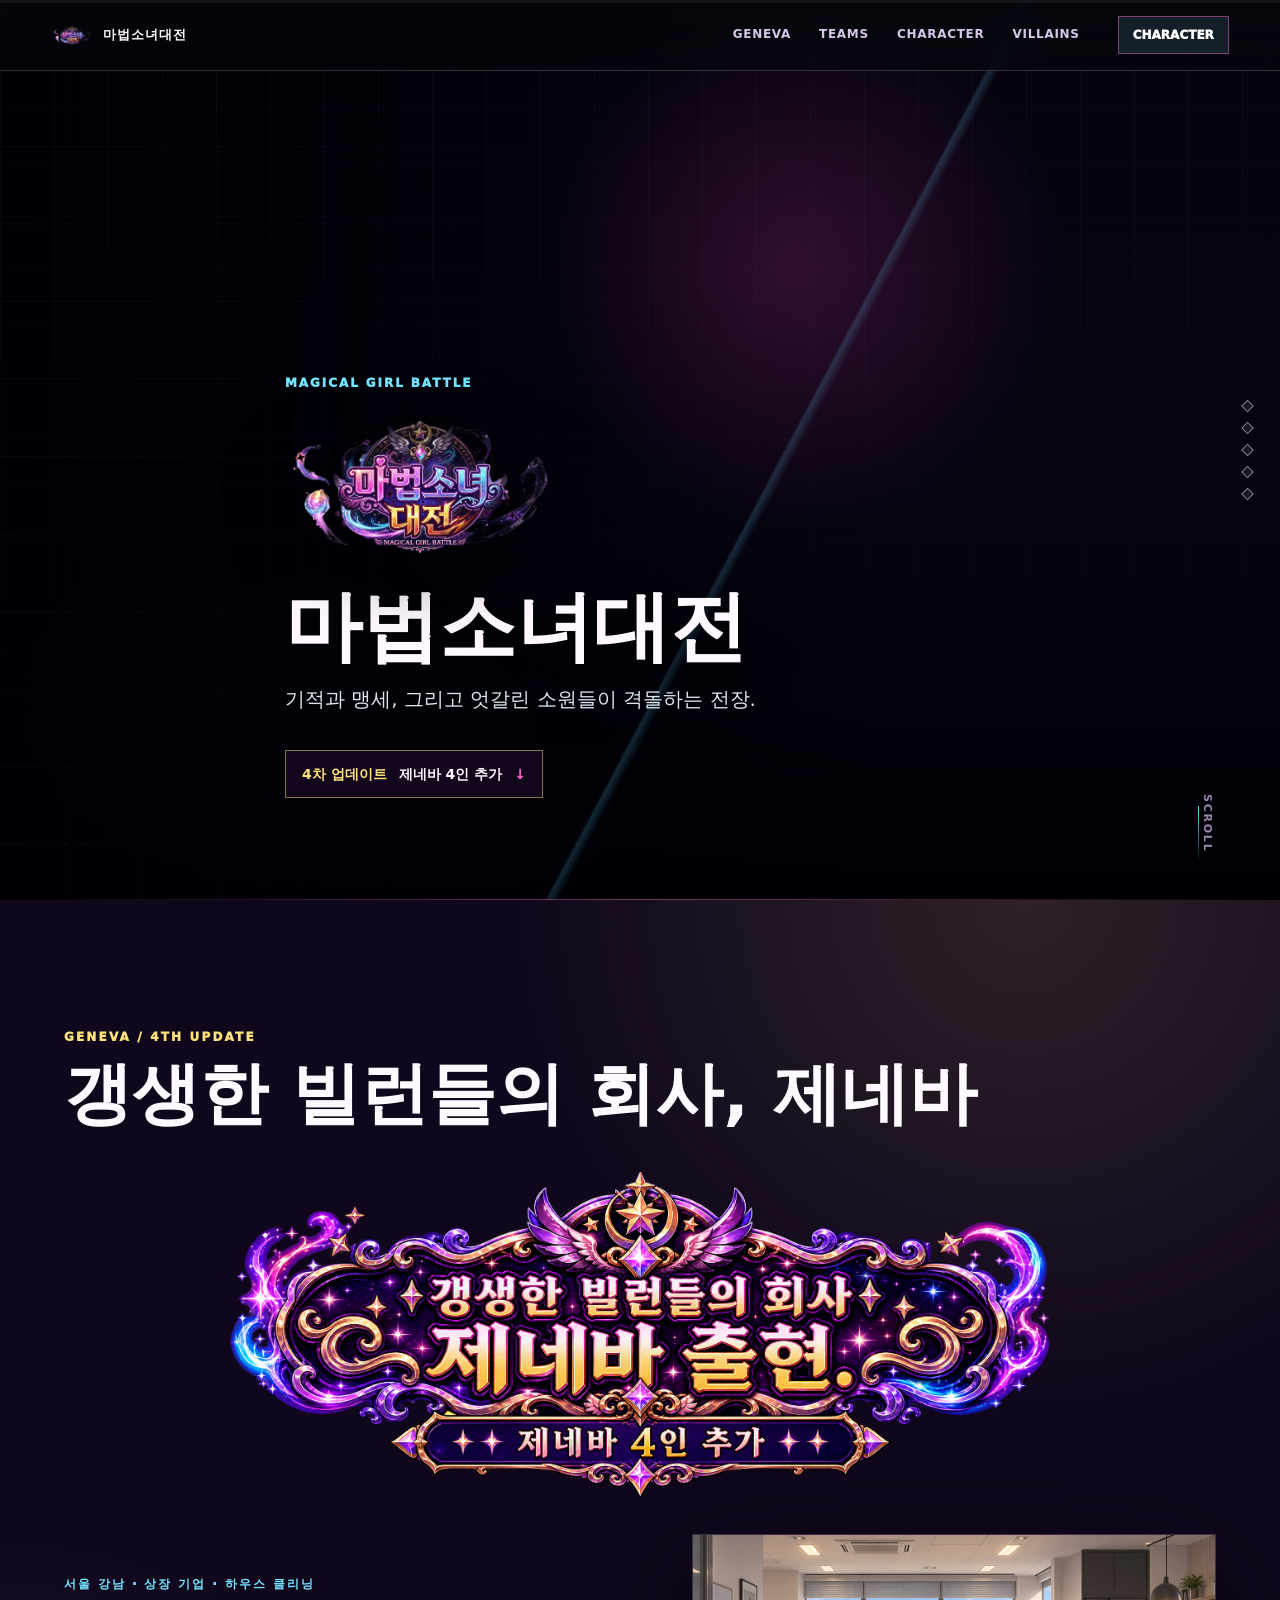
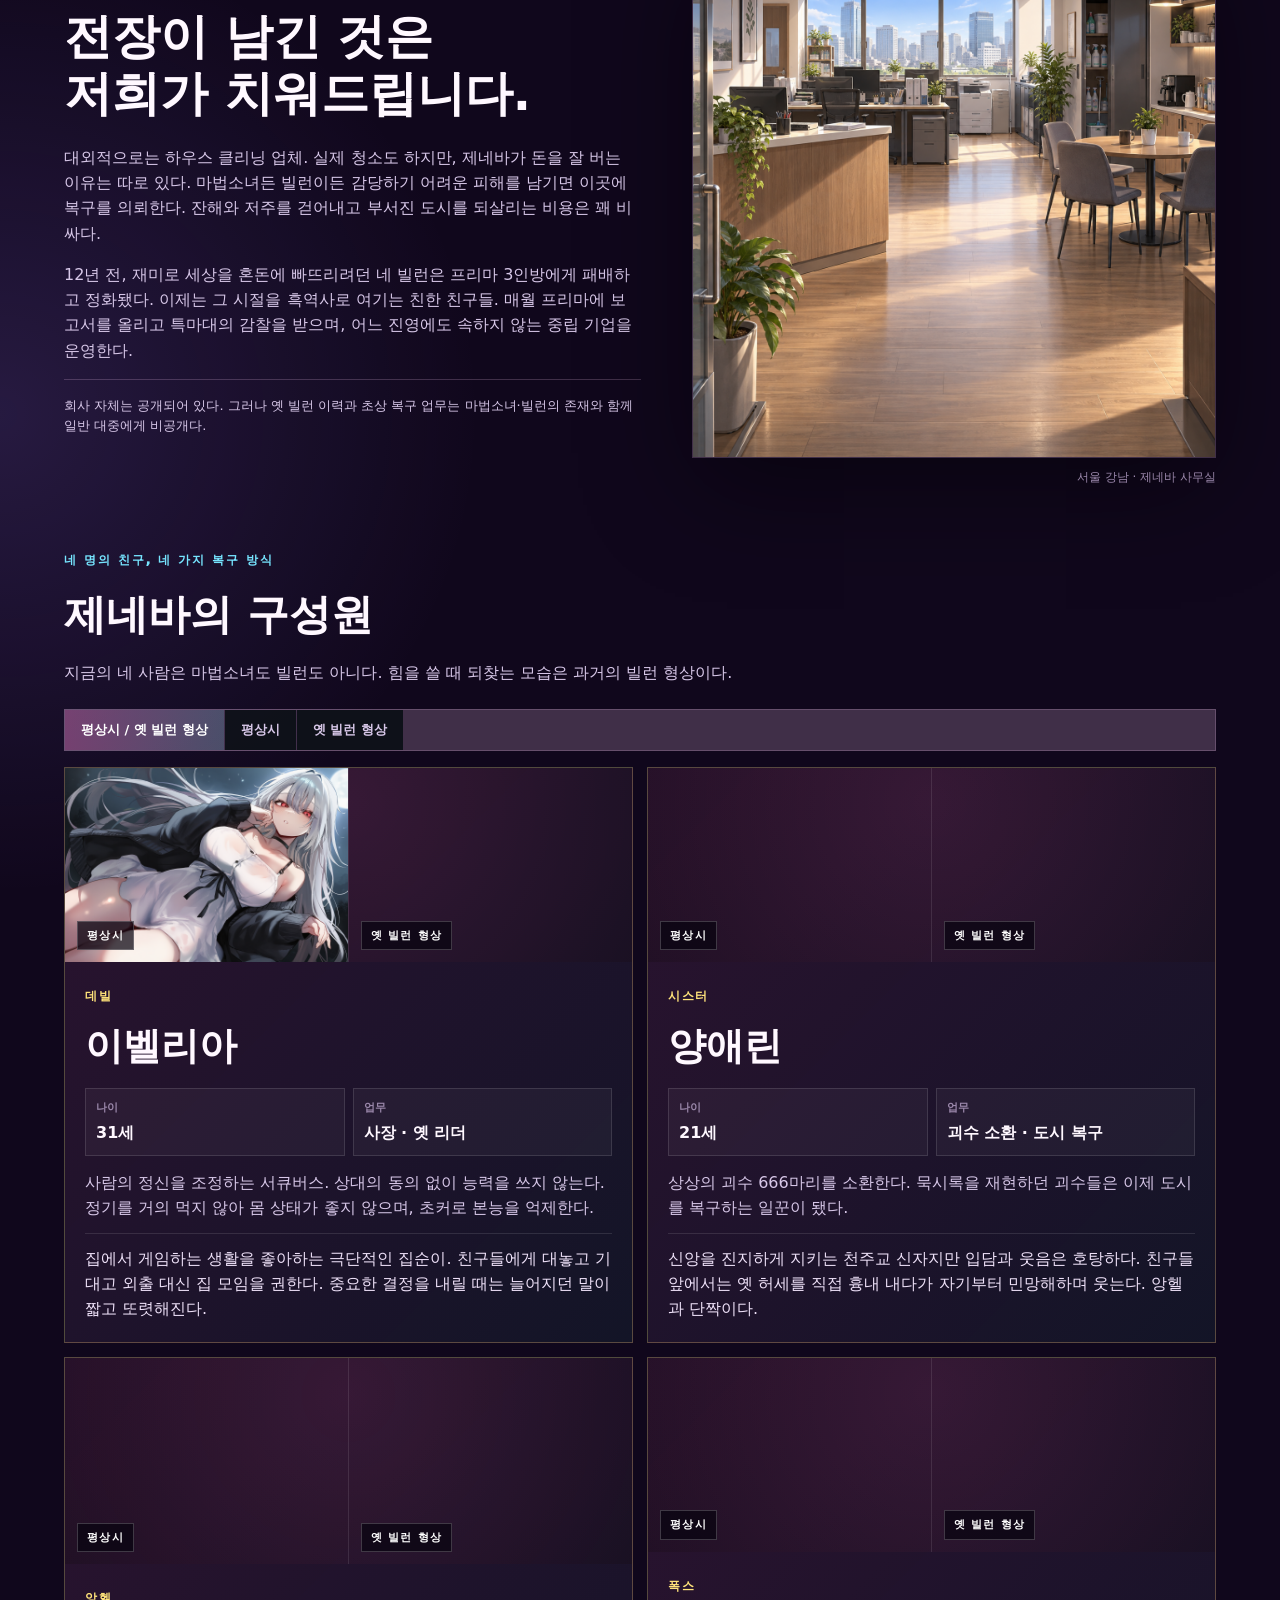
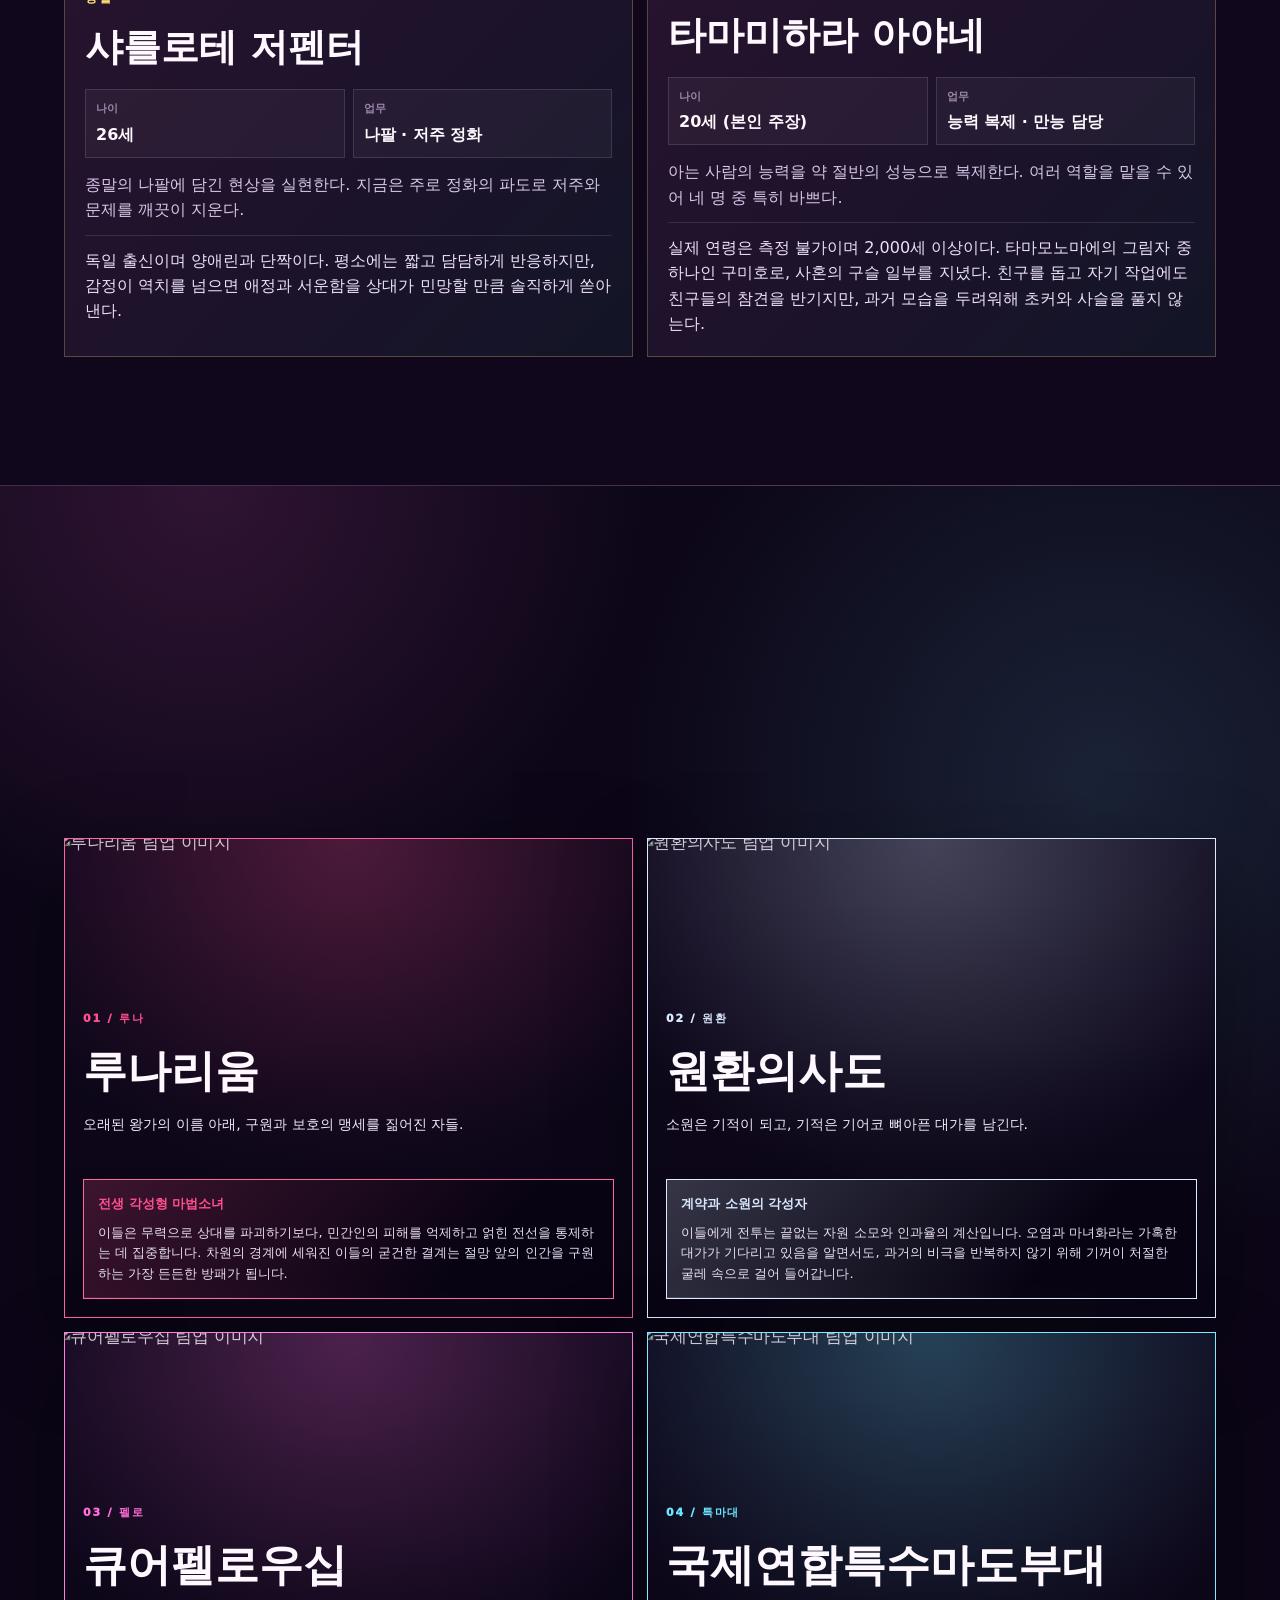
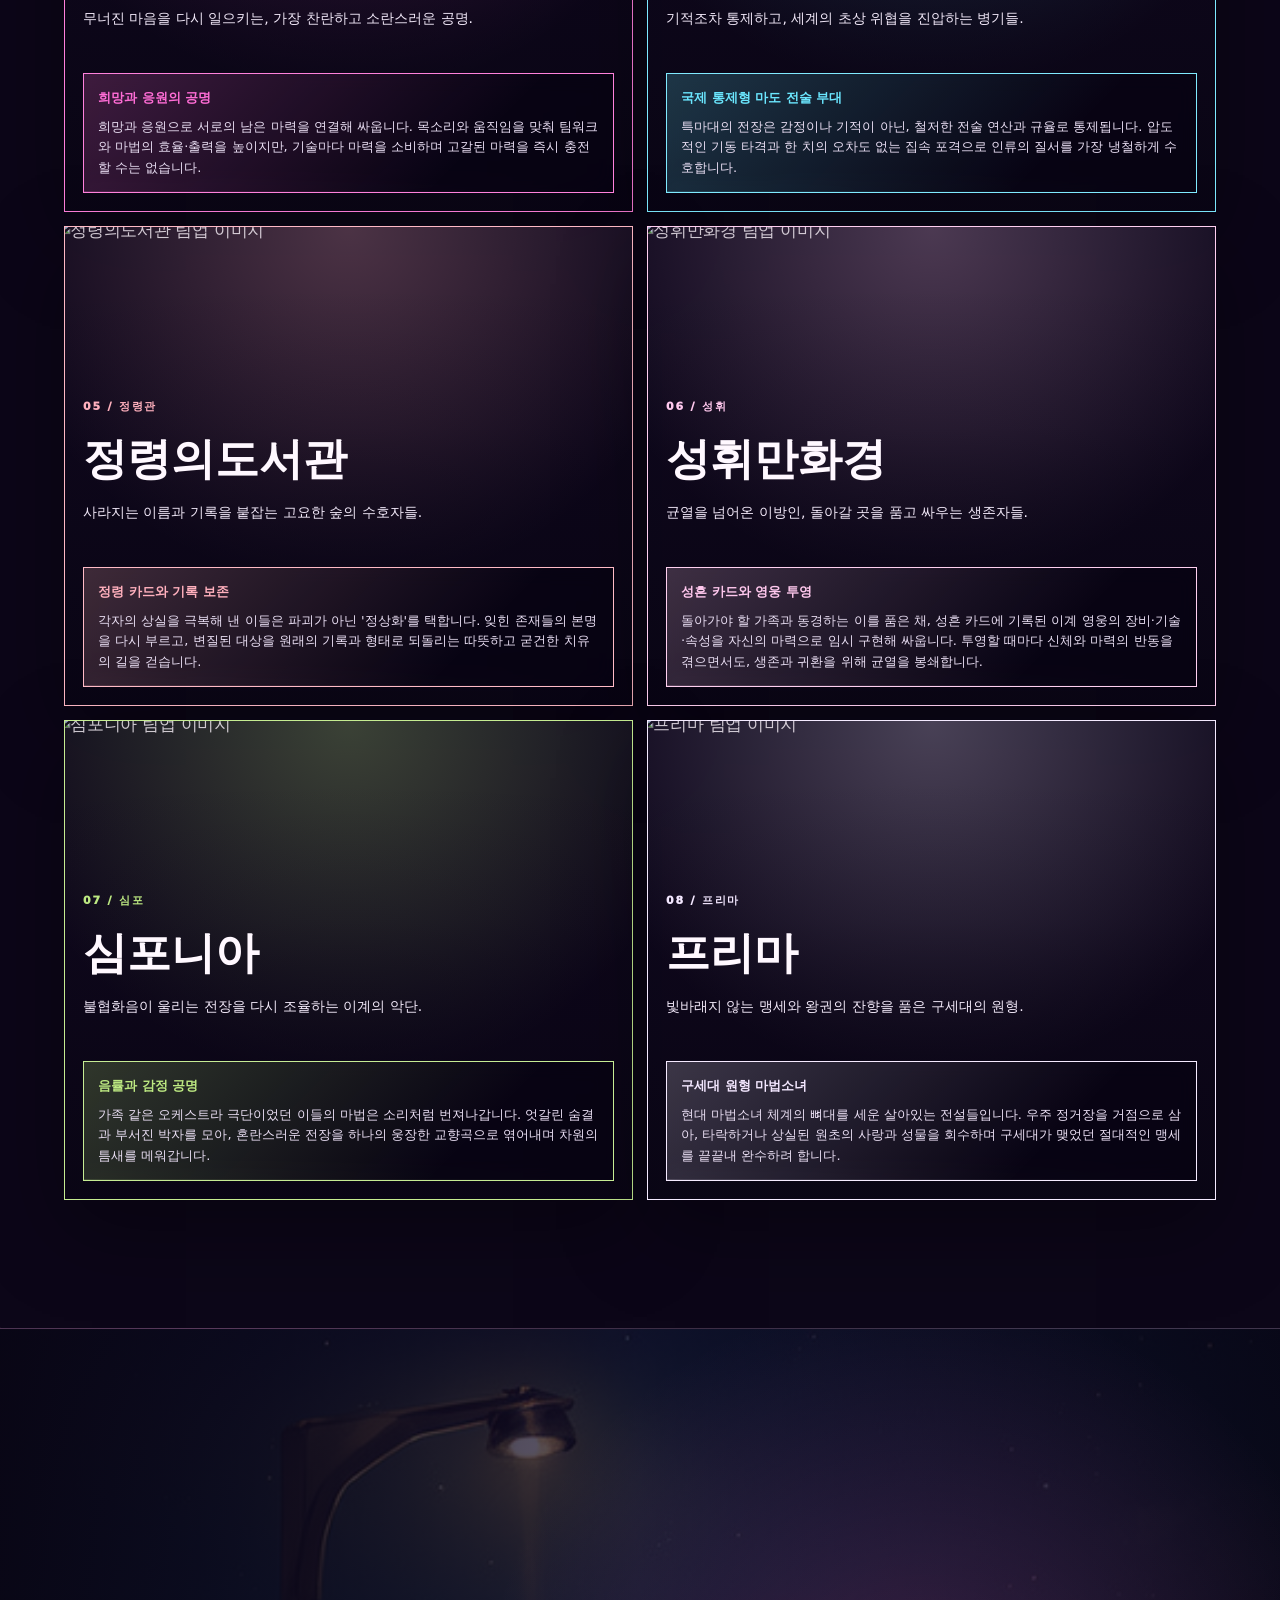
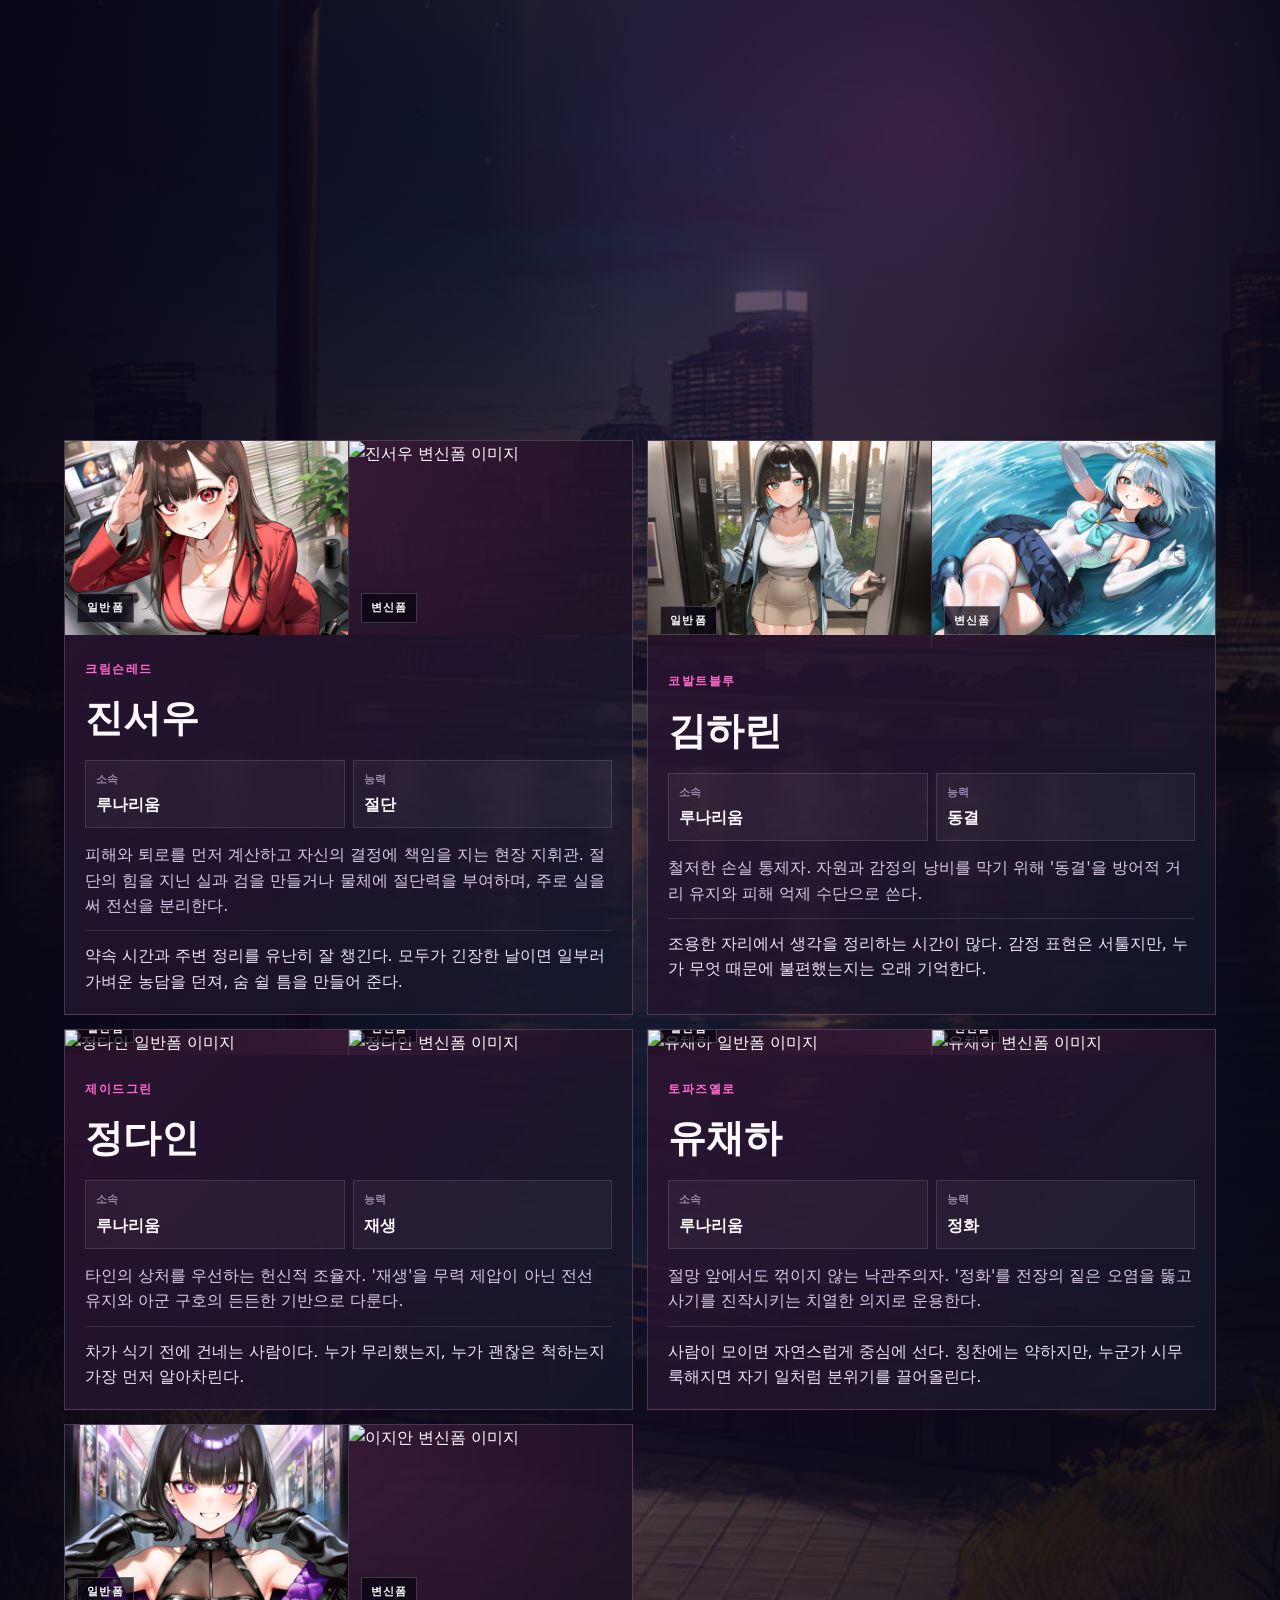
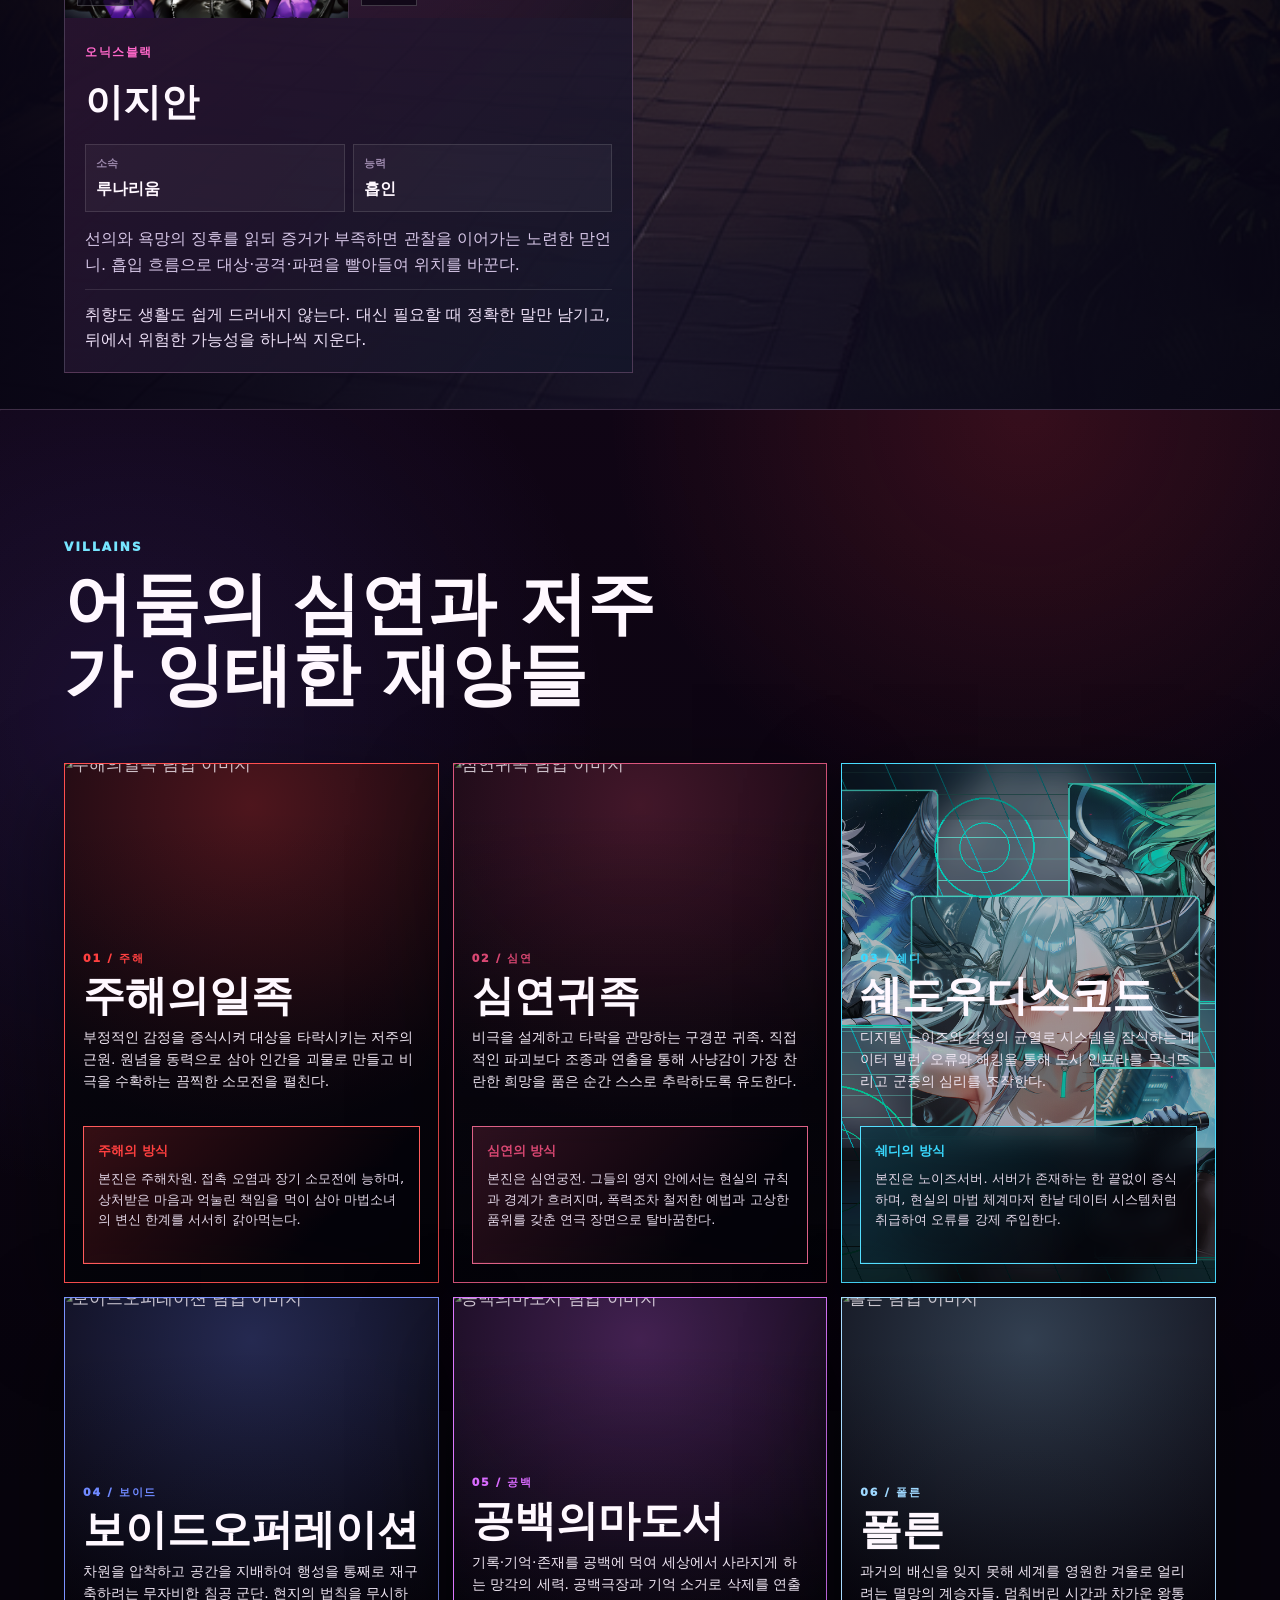
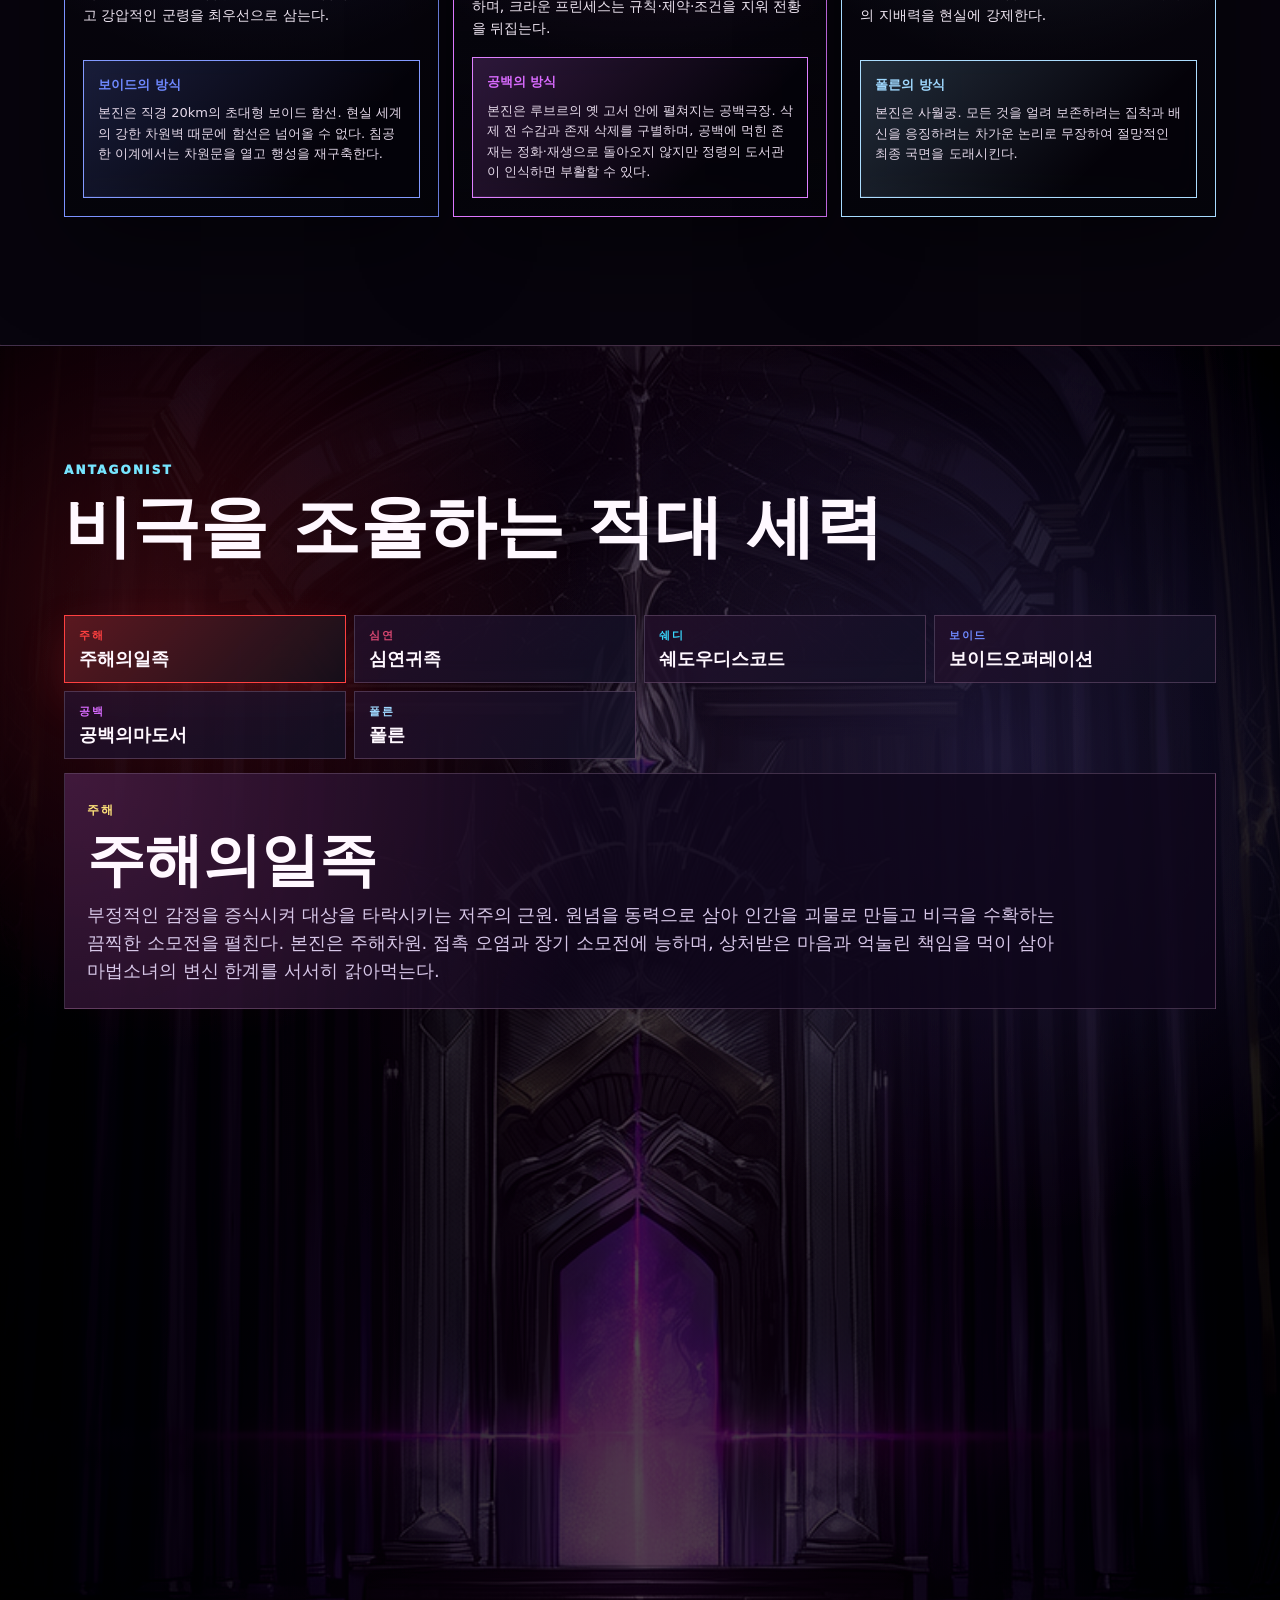
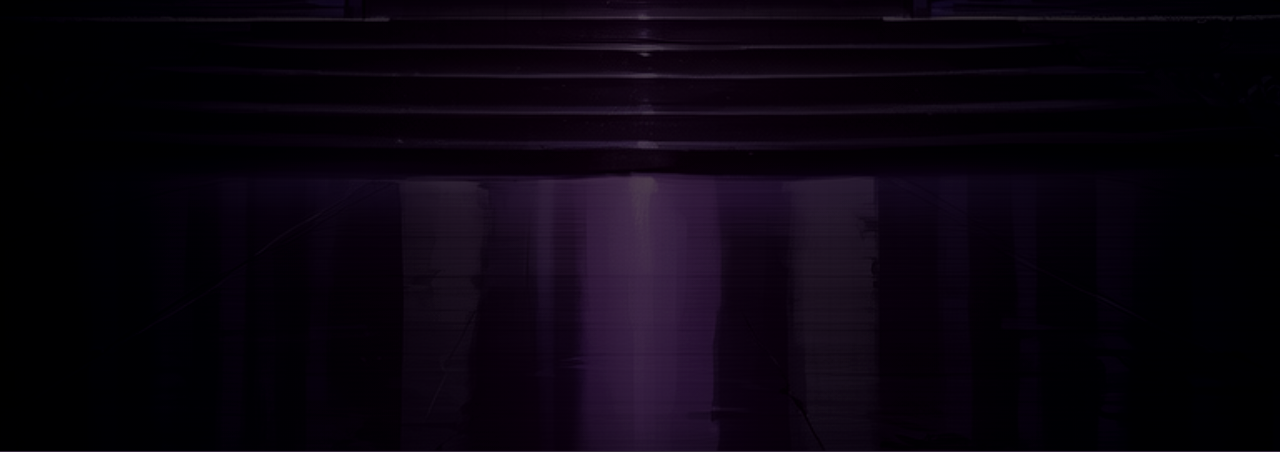
==== commit cc3a1e2b: "Add Geneva company and refresh Magical character lore" ====
--- a/Magical/index.html
+++ b/Magical/index.html
@@ -4,9 +4,9 @@
   <meta charset="utf-8">
   <meta name="viewport" content="width=device-width, initial-scale=1">
   <title>마법소녀대전 - 기적과 비극의 교차점</title>
-  <meta name="description" content="현실과 이계, 희망과 비극이 교차하는 마법소녀대전 공식 아카이브.">
-  <link rel="stylesheet" href="styles.css">
-  <script src="scripts.js" defer></script>
+  <meta name="description" content="현실과 이계, 희망과 비극이 교차하는 마법소녀대전. 제네바 4인을 포함한 인물과 세력 소개.">
+  <link rel="stylesheet" href="styles.css?v=20261011-geneva-2">
+  <script src="scripts.js?v=20261011-geneva-2" defer></script>
 </head>
 <body>
   <a class="skip-link" href="#teams">본문으로 이동</a>
@@ -29,6 +29,7 @@
       <span>마법소녀대전</span>
     </a>
     <nav class="nav" aria-label="주요 메뉴">
+      <a href="#geneva">GENEVA</a>
       <a href="#teams">TEAMS</a>
       <a href="#characters">CHARACTER</a>
       <a href="#villains">VILLAINS</a>
@@ -38,6 +39,7 @@
 
   <aside class="side-index" aria-label="페이지 섹션">
     <a href="#top" aria-label="Top"></a>
+    <a href="#geneva" aria-label="제네바"></a>
     <a href="#teams" aria-label="Teams"></a>
     <a href="#characters" aria-label="Characters"></a>
     <a href="#villains" aria-label="Villains"></a>
@@ -53,10 +55,43 @@
         <p>
           기적과 맹세, 그리고 엇갈린 소원들이 격돌하는 전장.
         </p>
+        <a class="geneva-update-link" href="#geneva"><span>4차 업데이트</span> 제네바 4인 추가 <b aria-hidden="true">↓</b></a>
       </div>
       <div class="scroll-cue" aria-hidden="true">
         <span>SCROLL</span>
       </div>
+    </section>
+
+    <section id="geneva" class="section geneva-section" aria-labelledby="genevaTitle">
+      <div class="section-title">
+        <p>GENEVA / 4TH UPDATE</p>
+        <h2 id="genevaTitle">갱생한 빌런들의 회사, 제네바</h2>
+      </div>
+      <img class="geneva-banner" src="assets/geneva/update-banner.webp" alt="갱생한 빌런들의 회사 제네바 출현. 제네바 4인 추가" width="1983" height="793" loading="lazy" decoding="async">
+      <div class="geneva-company">
+        <div class="geneva-company-copy">
+          <span class="eyebrow">서울 강남 · 상장 기업 · 하우스 클리닝</span>
+          <h3>전장이 남긴 것은<br>저희가 치워드립니다.</h3>
+          <p>대외적으로는 하우스 클리닝 업체. 실제 청소도 하지만, 제네바가 돈을 잘 버는 이유는 따로 있다. 마법소녀든 빌런이든 감당하기 어려운 피해를 남기면 이곳에 복구를 의뢰한다. 잔해와 저주를 걷어내고 부서진 도시를 되살리는 비용은 꽤 비싸다.</p>
+          <p>12년 전, 재미로 세상을 혼돈에 빠뜨리려던 네 빌런은 프리마 3인방에게 패배하고 정화됐다. 이제는 그 시절을 흑역사로 여기는 친한 친구들. 매월 프리마에 보고서를 올리고 특마대의 감찰을 받으며, 어느 진영에도 속하지 않는 중립 기업을 운영한다.</p>
+          <p class="geneva-company-note">회사 자체는 공개되어 있다. 그러나 옛 빌런 이력과 초상 복구 업무는 마법소녀·빌런의 존재와 함께 일반 대중에게 비공개다.</p>
+        </div>
+        <figure class="geneva-office">
+          <img src="assets/geneva/office-day.webp" alt="서울 강남 빌딩에 있는 제네바 사무실" width="1024" height="1024" loading="lazy" decoding="async">
+          <figcaption>서울 강남 · 제네바 사무실</figcaption>
+        </figure>
+      </div>
+      <div class="geneva-people-heading">
+        <p class="eyebrow">네 명의 친구, 네 가지 복구 방식</p>
+        <h3>제네바의 구성원</h3>
+        <p>지금의 네 사람은 마법소녀도 빌런도 아니다. 힘을 쓸 때 되찾는 모습은 과거의 빌런 형상이다.</p>
+      </div>
+      <div class="profile-form-switch" aria-label="제네바 형상 보기">
+        <button class="form-toggle is-active" type="button" data-geneva-form="both" aria-pressed="true">평상시 / 옛 빌런 형상</button>
+        <button class="form-toggle" type="button" data-geneva-form="normal" aria-pressed="false">평상시</button>
+        <button class="form-toggle" type="button" data-geneva-form="former" aria-pressed="false">옛 빌런 형상</button>
+      </div>
+      <div class="profile-grid geneva-profile-grid" id="genevaProfileGrid"></div>
     </section>
 
     <section id="teams" class="section team-section">
@@ -95,7 +130,7 @@
           <p>무너진 마음을 다시 일으키는, 가장 찬란하고 소란스러운 공명.</p>
           <div class="team-card-detail">
             <strong>희망과 응원의 공명</strong>
-            <p>누군가를 향한 맹목적인 응원을 물리적인 마력으로 치환하여 싸웁니다. 압도적인 개인의 무력보다는 끈끈한 팀워크와 동료의 연결을 무기로, 절망이 깔린 전장을 순식간에 희망찬 무대로 뒤바꿔 놓습니다.</p>
+            <p>희망과 응원으로 서로의 남은 마력을 연결해 싸웁니다. 목소리와 움직임을 맞춰 팀워크와 마법의 효율·출력을 높이지만, 기술마다 마력을 소비하며 고갈된 마력을 즉시 충전할 수는 없습니다.</p>
           </div>
         </article>
 
@@ -127,8 +162,8 @@
           <h3>성휘만화경</h3>
           <p>균열을 넘어온 이방인, 돌아갈 곳을 품고 싸우는 생존자들.</p>
           <div class="team-card-detail">
-            <strong>차원 카드와 영웅 투영</strong>
-            <p>돌아가야 할 가족과 동경하는 이를 가슴에 품은 채, 이계 영웅의 힘을 차원 카드에 투영하여 싸웁니다. 극심한 마력 반동 속에서도 살아남아 균열을 봉쇄하고 '귀환'하기 위해 낯선 세계에서 처절한 사투를 벌입니다.</p>
+            <strong>성흔 카드와 영웅 투영</strong>
+            <p>돌아가야 할 가족과 동경하는 이를 품은 채, 성흔 카드에 기록된 이계 영웅의 장비·기술·속성을 자신의 마력으로 임시 구현해 싸웁니다. 투영할 때마다 신체와 마력의 반동을 겪으면서도, 생존과 귀환을 위해 균열을 봉쇄합니다.</p>
           </div>
         </article>
 
--- a/Magical/styles.css
+++ b/Magical/styles.css
@@ -804,7 +804,7 @@
   background-image:
     radial-gradient(circle at 72% 18%, rgba(255, 104, 202, 0.18), transparent 28rem),
     linear-gradient(90deg, rgba(9, 5, 20, 0.96), rgba(18, 8, 35, 0.66), rgba(9, 5, 20, 0.88)),
-    url("../Background/BG10_2.png");
+    url("assets/backgrounds/BG10_2.png");
   background-size: cover;
   background-position: center;
 }
@@ -1000,7 +1000,7 @@
     radial-gradient(circle at 12% 16%, rgba(255, 64, 64, 0.2), transparent 27rem),
     radial-gradient(circle at 78% 24%, rgba(141, 134, 255, 0.18), transparent 30rem),
     linear-gradient(90deg, rgba(5, 3, 10, 0.98), rgba(20, 5, 18, 0.72), rgba(5, 3, 10, 0.9)),
-    url("../Background/BG18.png");
+    url("assets/backgrounds/BG18.png");
   background-size: cover;
   background-position: center;
   filter: saturate(0.92) contrast(1.08);
@@ -1519,3 +1519,85 @@
     animation: none;
   }
 }
+
+/* 제네바: 기존 팀·빌런 분류와 별도로 소개하는 복구 기업 */
+.geneva-update-link {
+  display: inline-flex;
+  align-items: center;
+  flex-wrap: wrap;
+  gap: 12px;
+  margin-top: 14px;
+  padding: 12px 16px;
+  border: 1px solid rgba(255, 227, 122, 0.5);
+  background: rgba(23, 9, 35, 0.85);
+  font-size: 14px;
+  font-weight: 850;
+}
+.geneva-update-link span { color: var(--gold); }
+.geneva-update-link b { color: var(--pink); }
+.geneva-update-link:hover,
+.geneva-update-link:focus-visible { border-color: var(--gold); }
+.geneva-section {
+  background:
+    radial-gradient(circle at 80% 0%, rgba(255, 227, 122, 0.12), transparent 32rem),
+    radial-gradient(circle at 0% 40%, rgba(155, 124, 255, 0.16), transparent 30rem),
+    #10071c;
+}
+.geneva-section .section-title p { color: var(--gold); }
+.geneva-banner {
+  display: block;
+  width: min(100%, 820px);
+  height: auto;
+  margin: -10px auto 34px;
+}
+.geneva-company,
+.geneva-people-heading {
+  width: min(100%, var(--max));
+  margin: 0 auto;
+}
+.geneva-company {
+  display: grid;
+  grid-template-columns: 1.1fr 1fr;
+  gap: clamp(20px, 4vw, 52px);
+  align-items: center;
+  margin-bottom: 64px;
+}
+.geneva-company h3 {
+  margin: 12px 0 22px;
+  font-size: clamp(28px, 3.8vw, 48px);
+  line-height: 1.2;
+  text-wrap: balance;
+}
+.geneva-company p,
+.geneva-people-heading > p:last-child { color: var(--muted); }
+.geneva-company-note {
+  padding-top: 16px;
+  border-top: 1px solid var(--line);
+  font-size: 13px;
+}
+.geneva-office { margin: 0; }
+.geneva-office img {
+  display: block;
+  width: 100%;
+  height: auto;
+  border: 1px solid var(--line);
+  box-shadow: var(--shadow);
+}
+.geneva-office figcaption {
+  margin-top: 10px;
+  color: var(--dim);
+  font-size: 12px;
+  text-align: right;
+}
+.geneva-people-heading { margin-bottom: 24px; }
+.geneva-people-heading h3 {
+  margin: 8px 0 12px;
+  font-size: clamp(28px, 4vw, 42px);
+}
+.geneva-person-card { border-color: rgba(255, 227, 122, 0.26); }
+.geneva-person-card .profile-copy > span { color: var(--gold); }
+.geneva-person-card .profile-form img { filter: none; }
+@media (max-width: 760px) {
+  .geneva-company { grid-template-columns: 1fr; margin-bottom: 40px; }
+  .geneva-banner { margin-bottom: 24px; }
+}
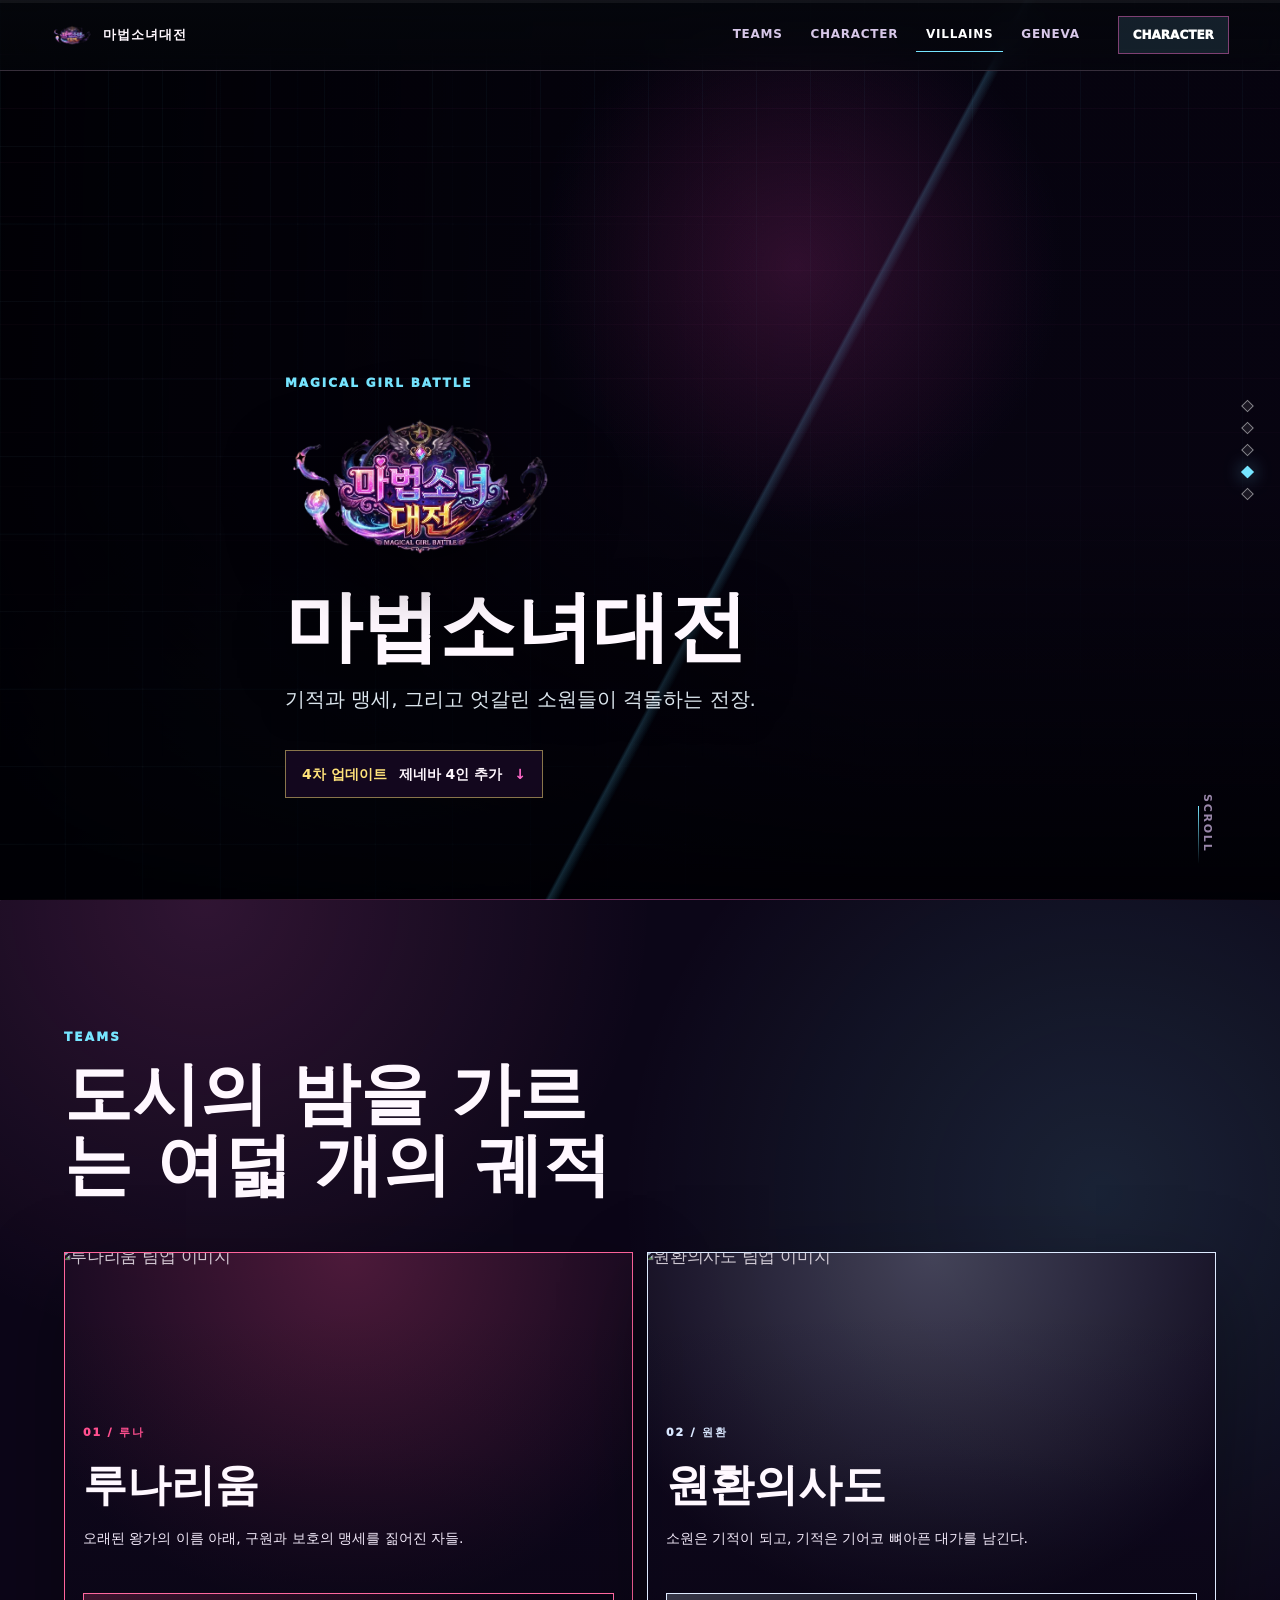
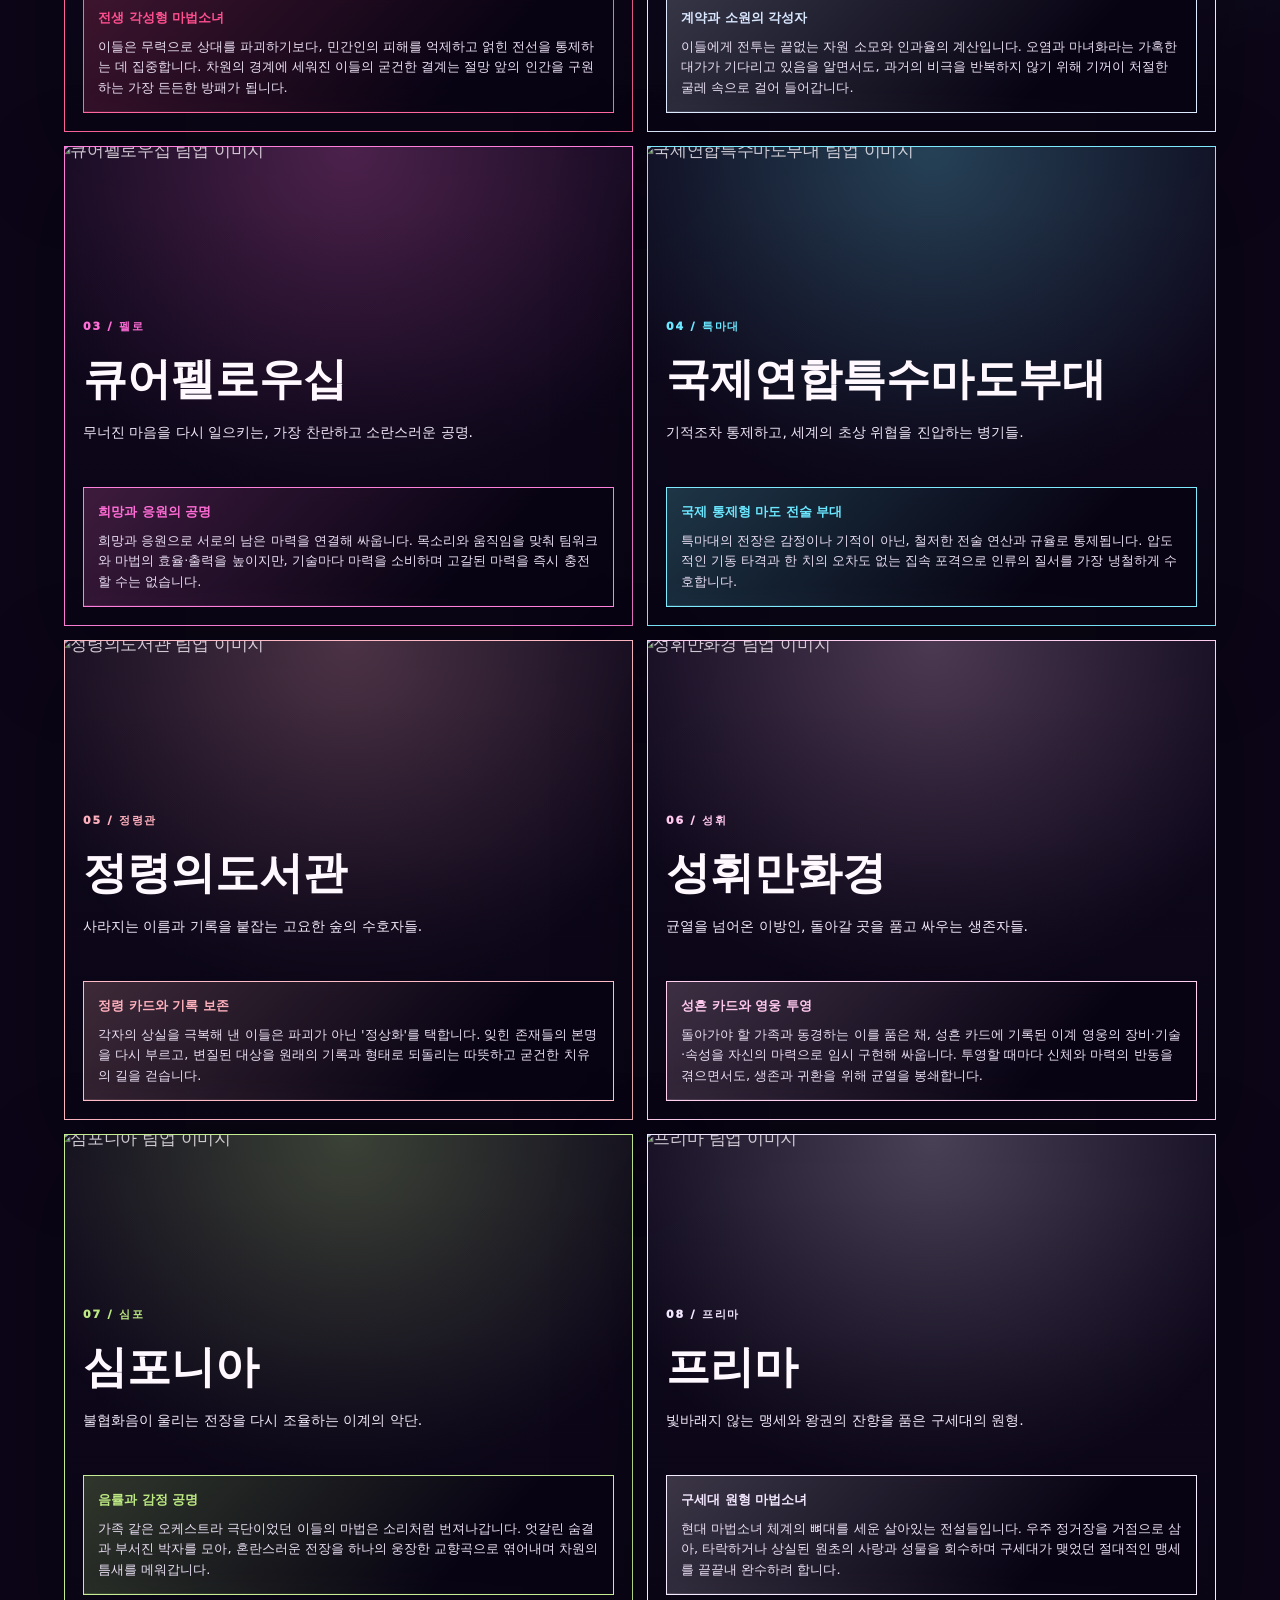
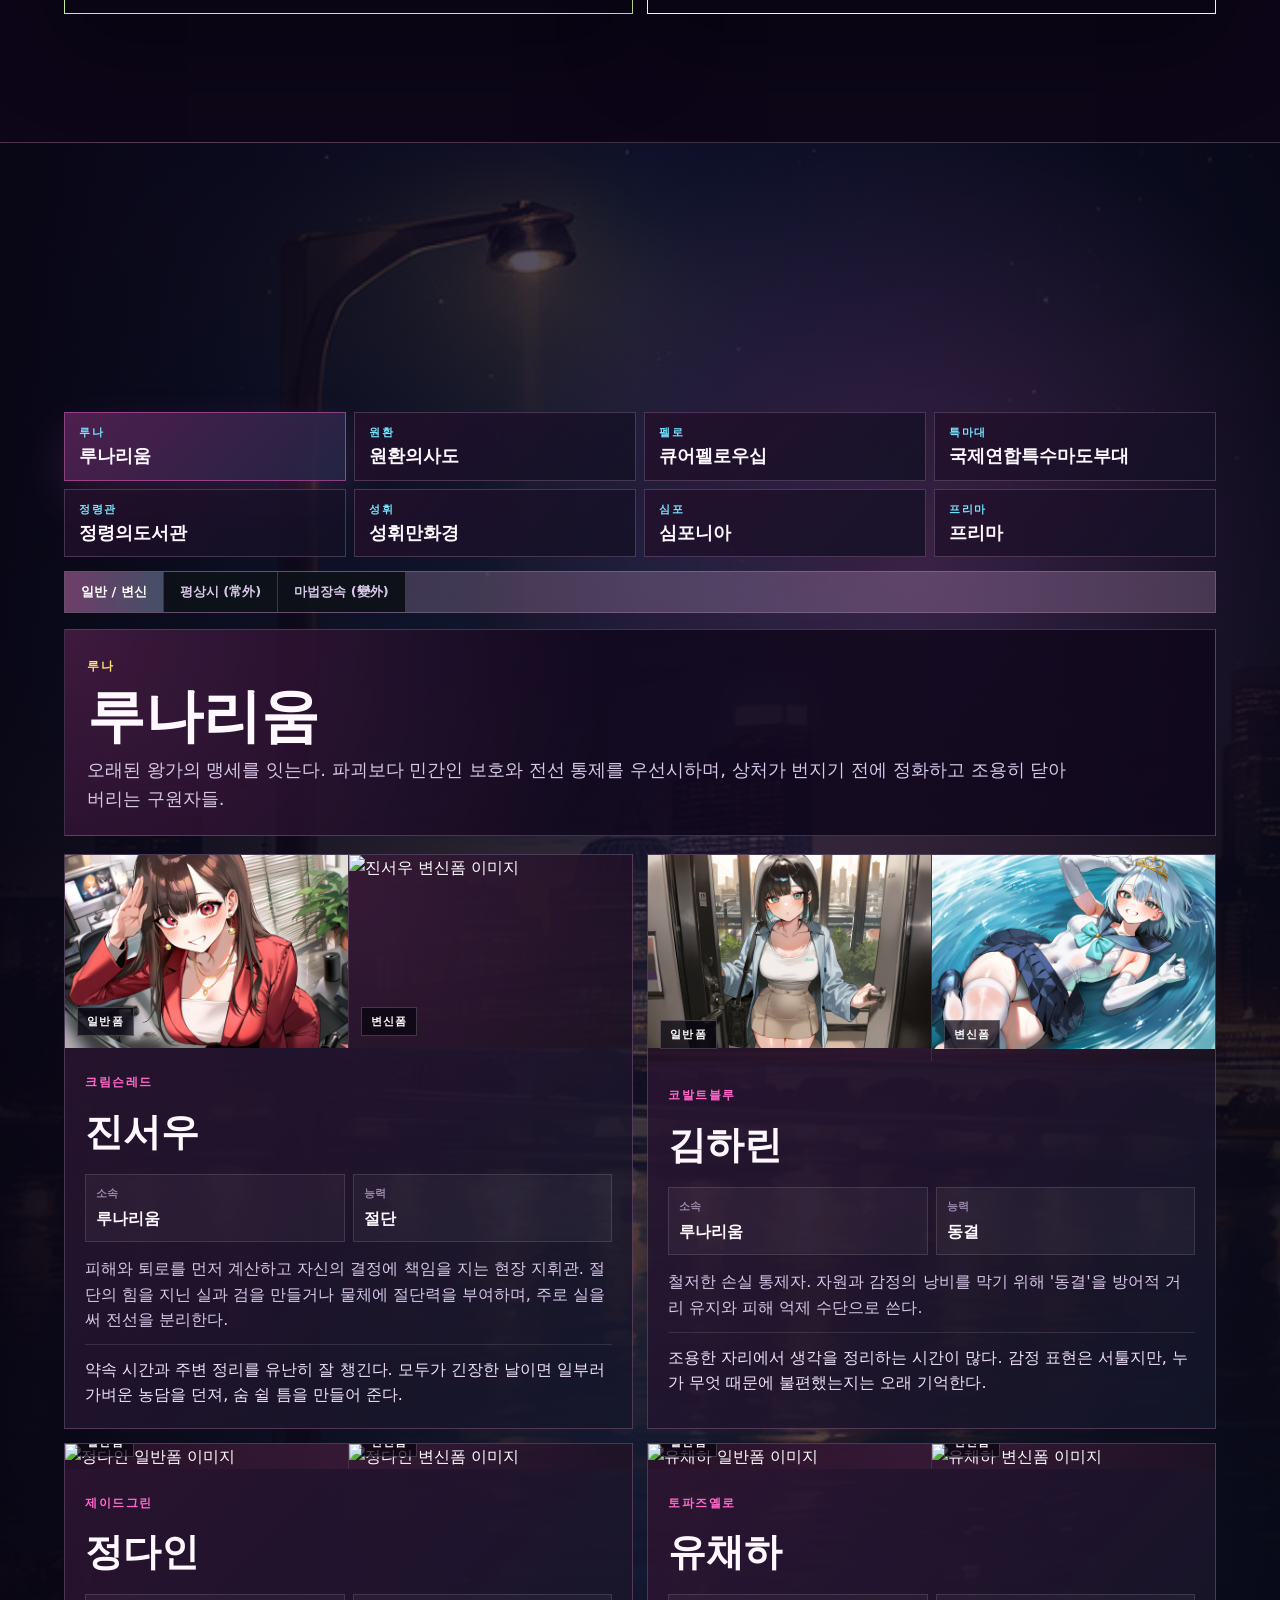
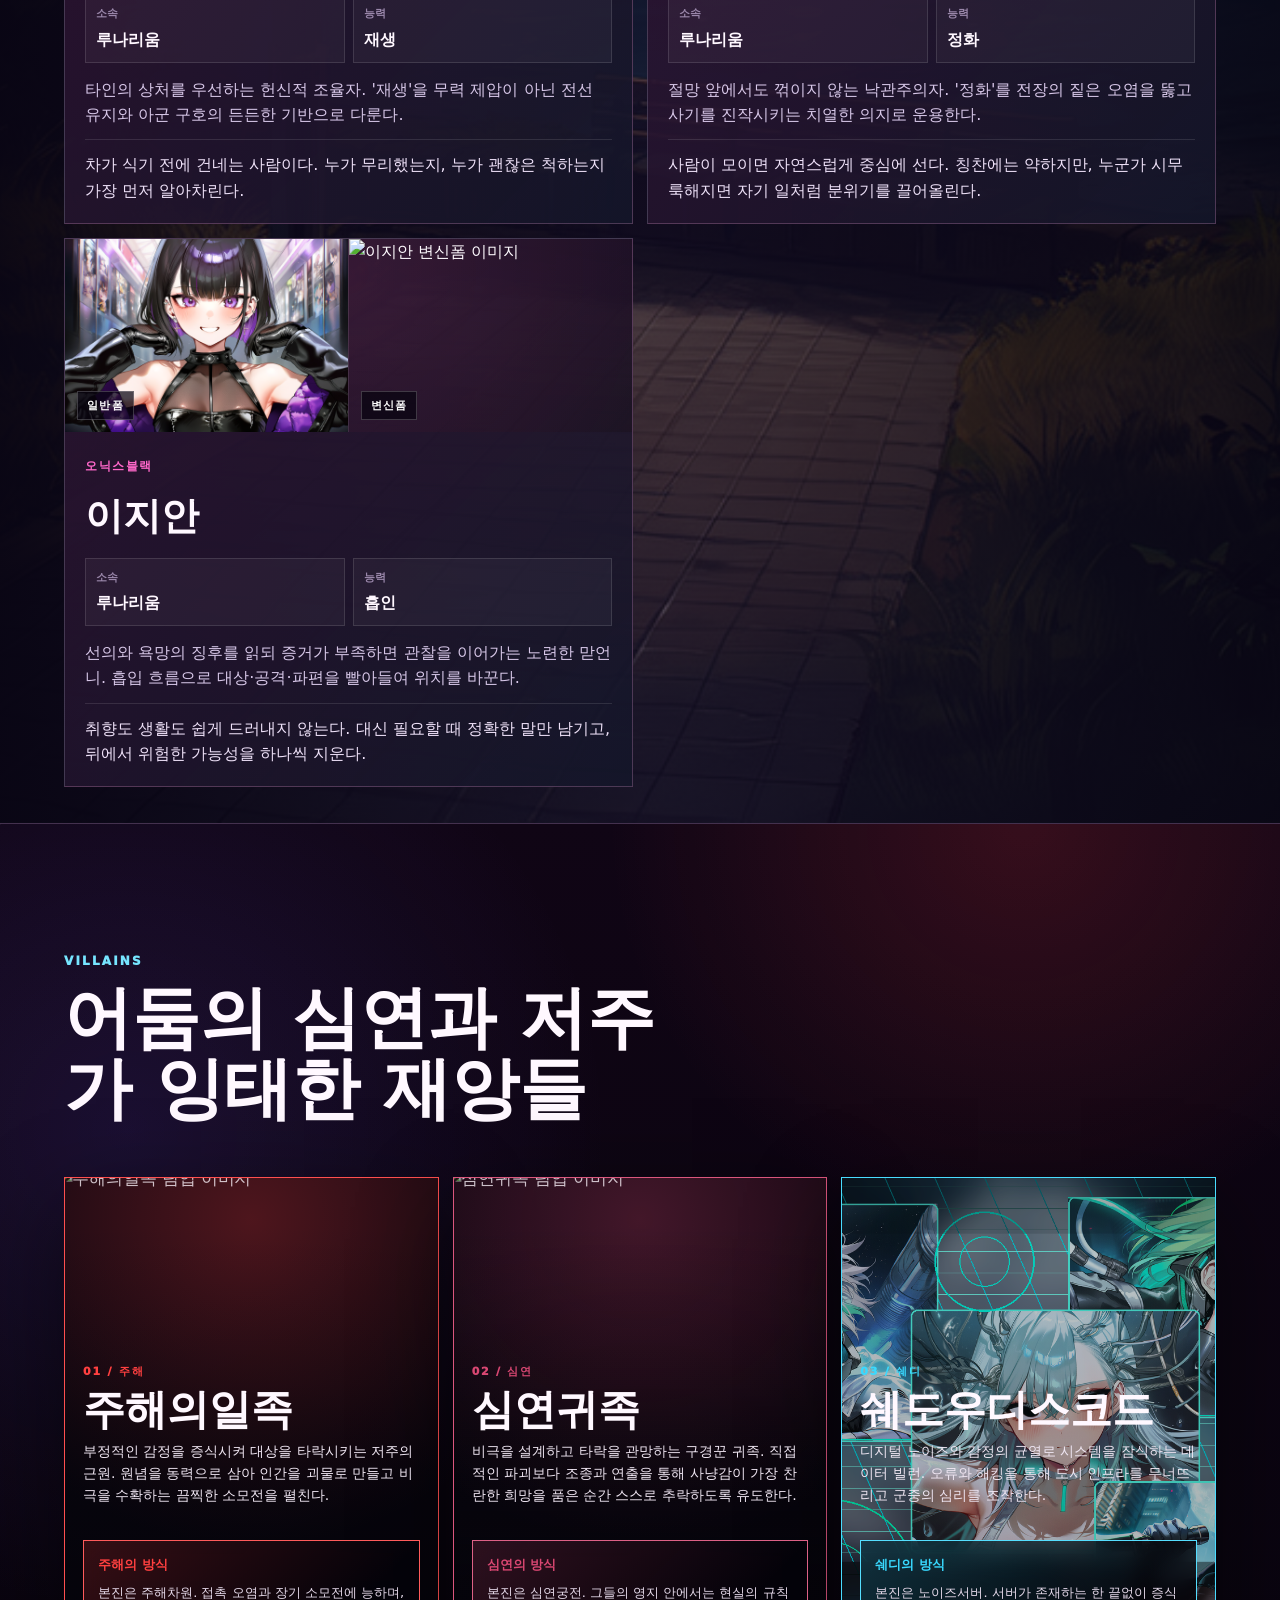
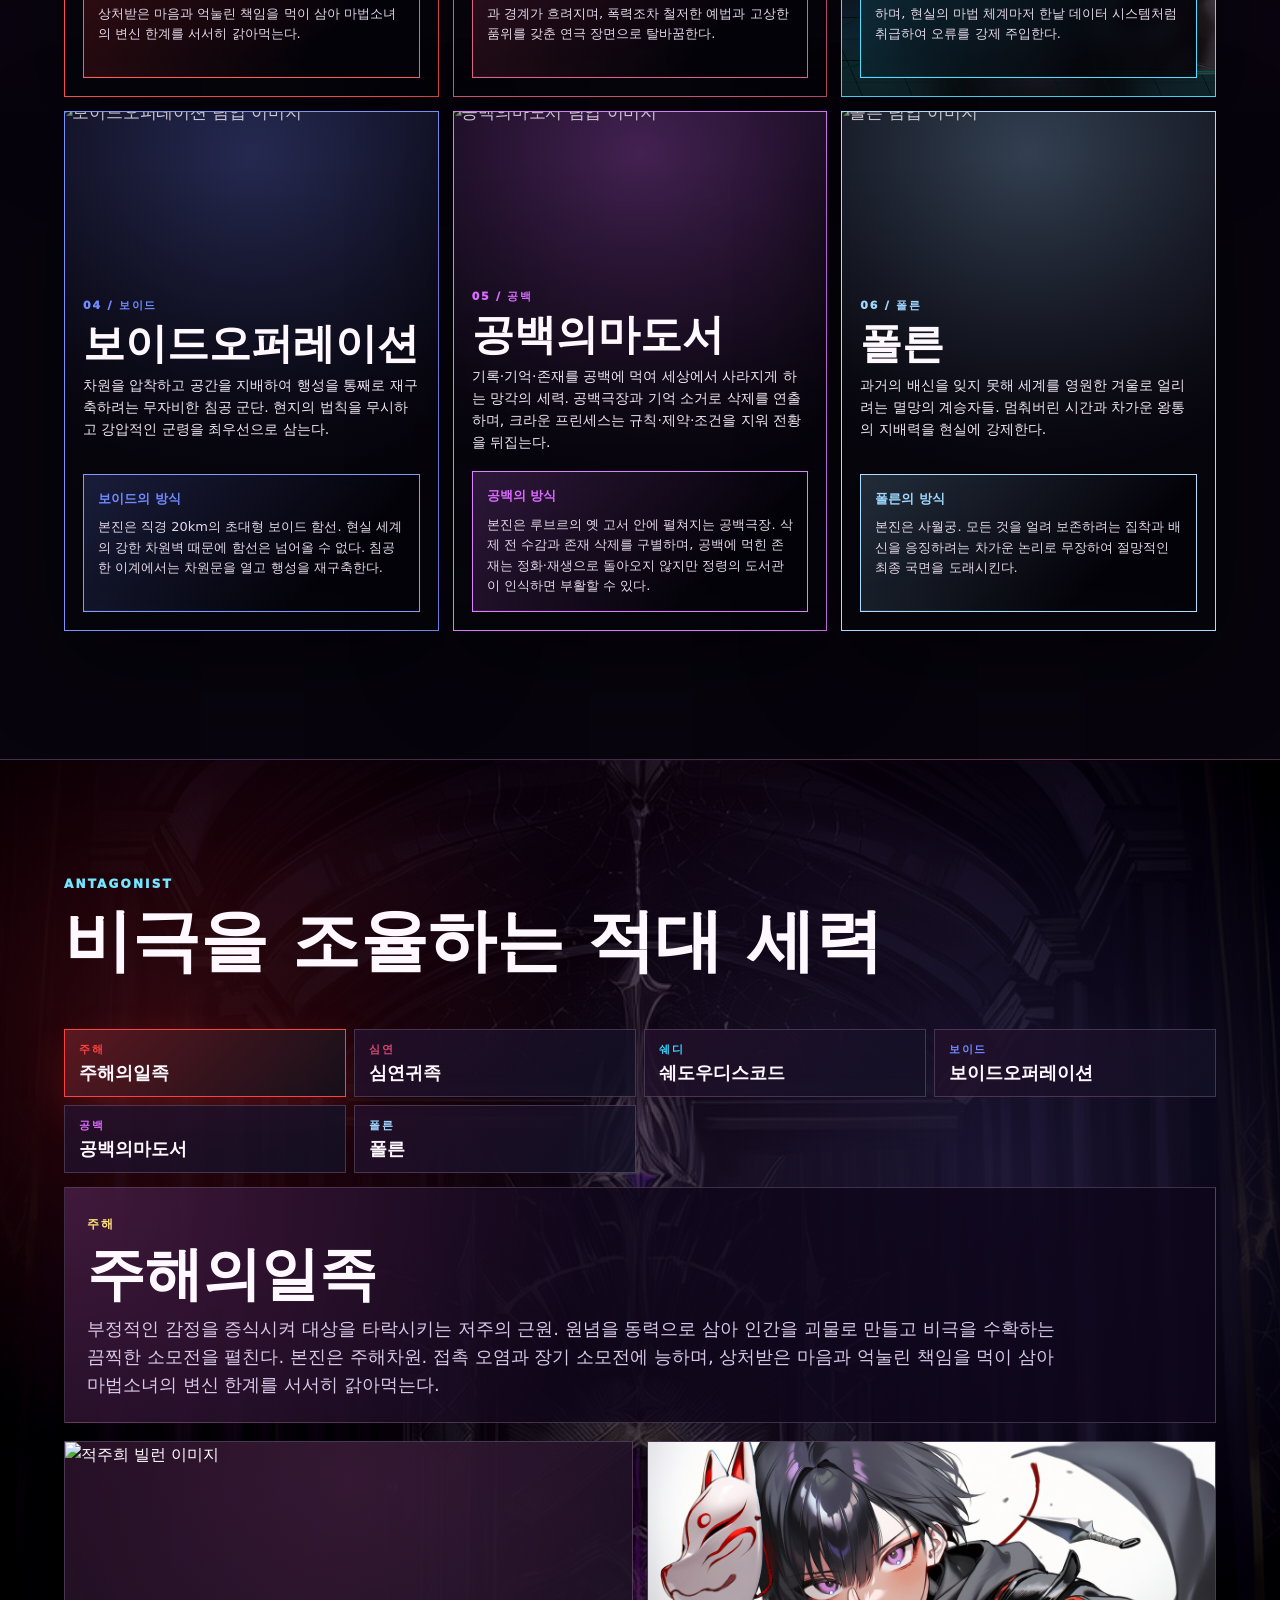
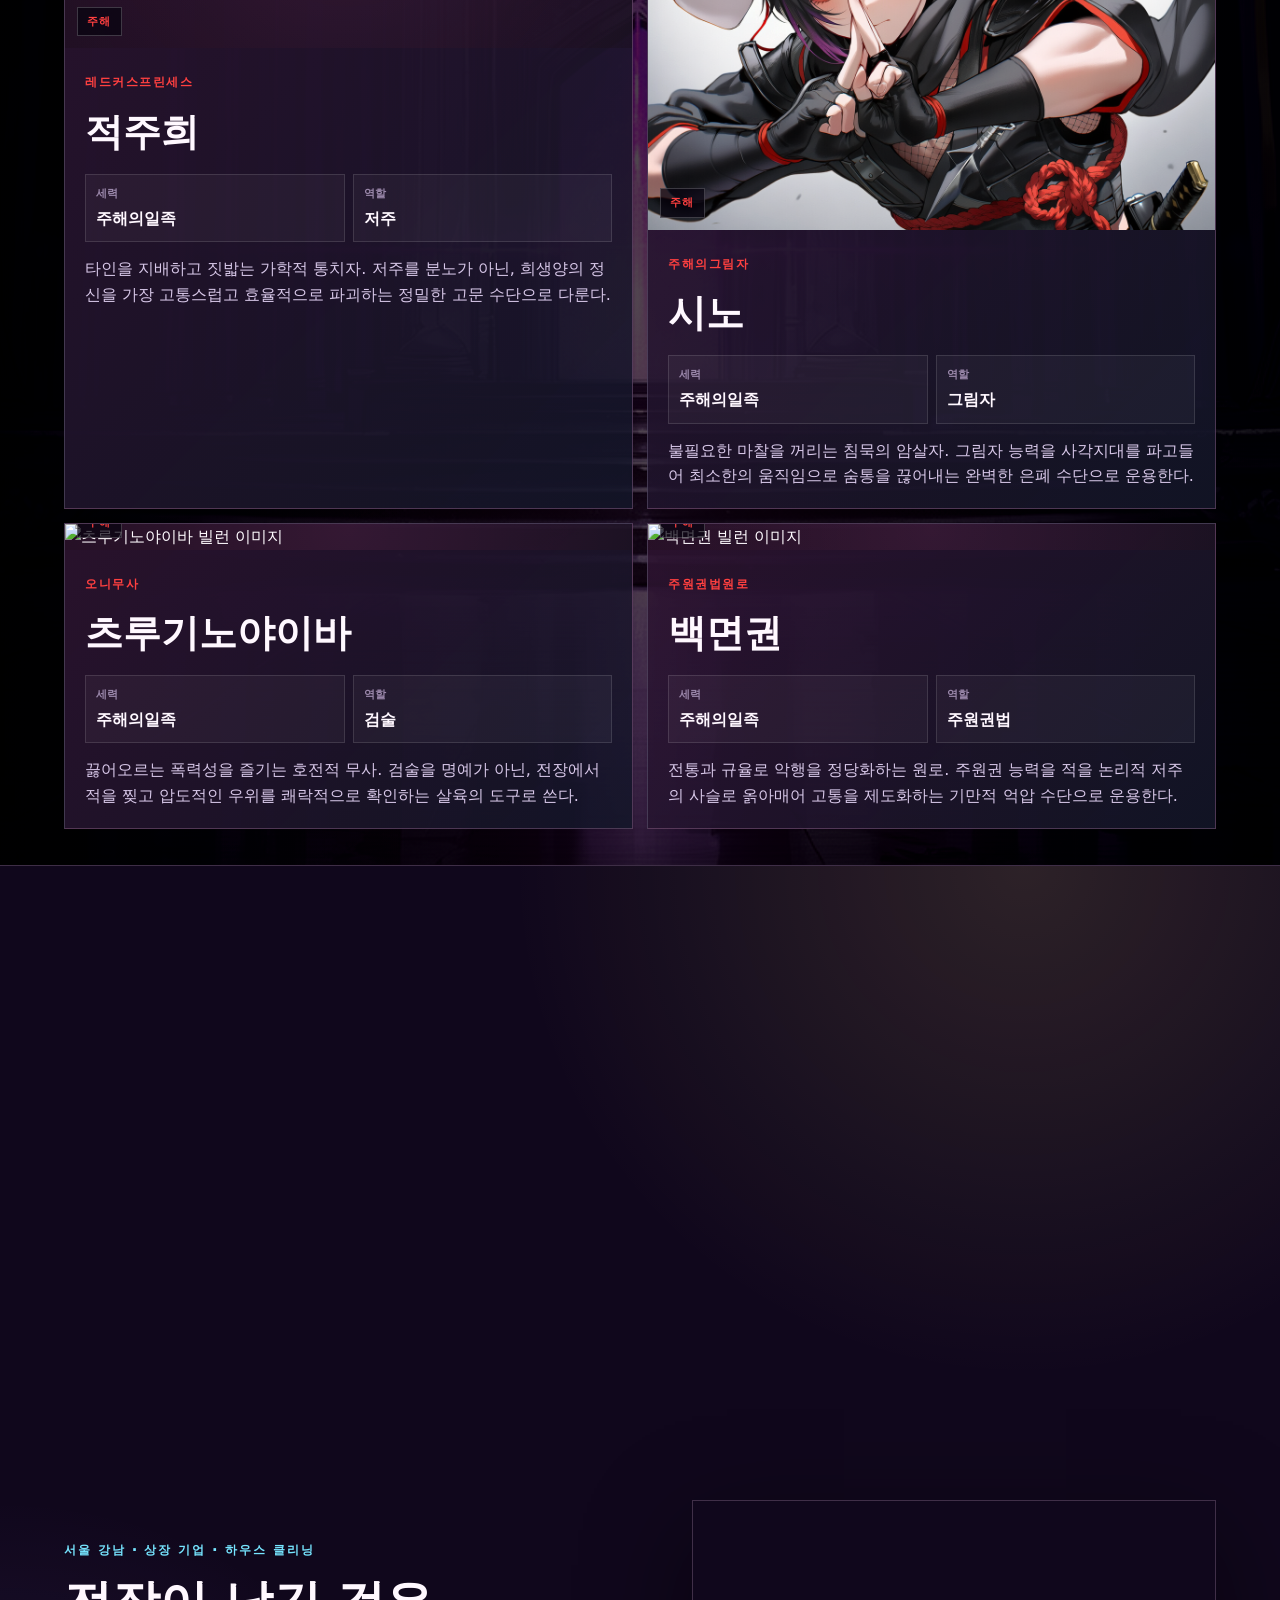
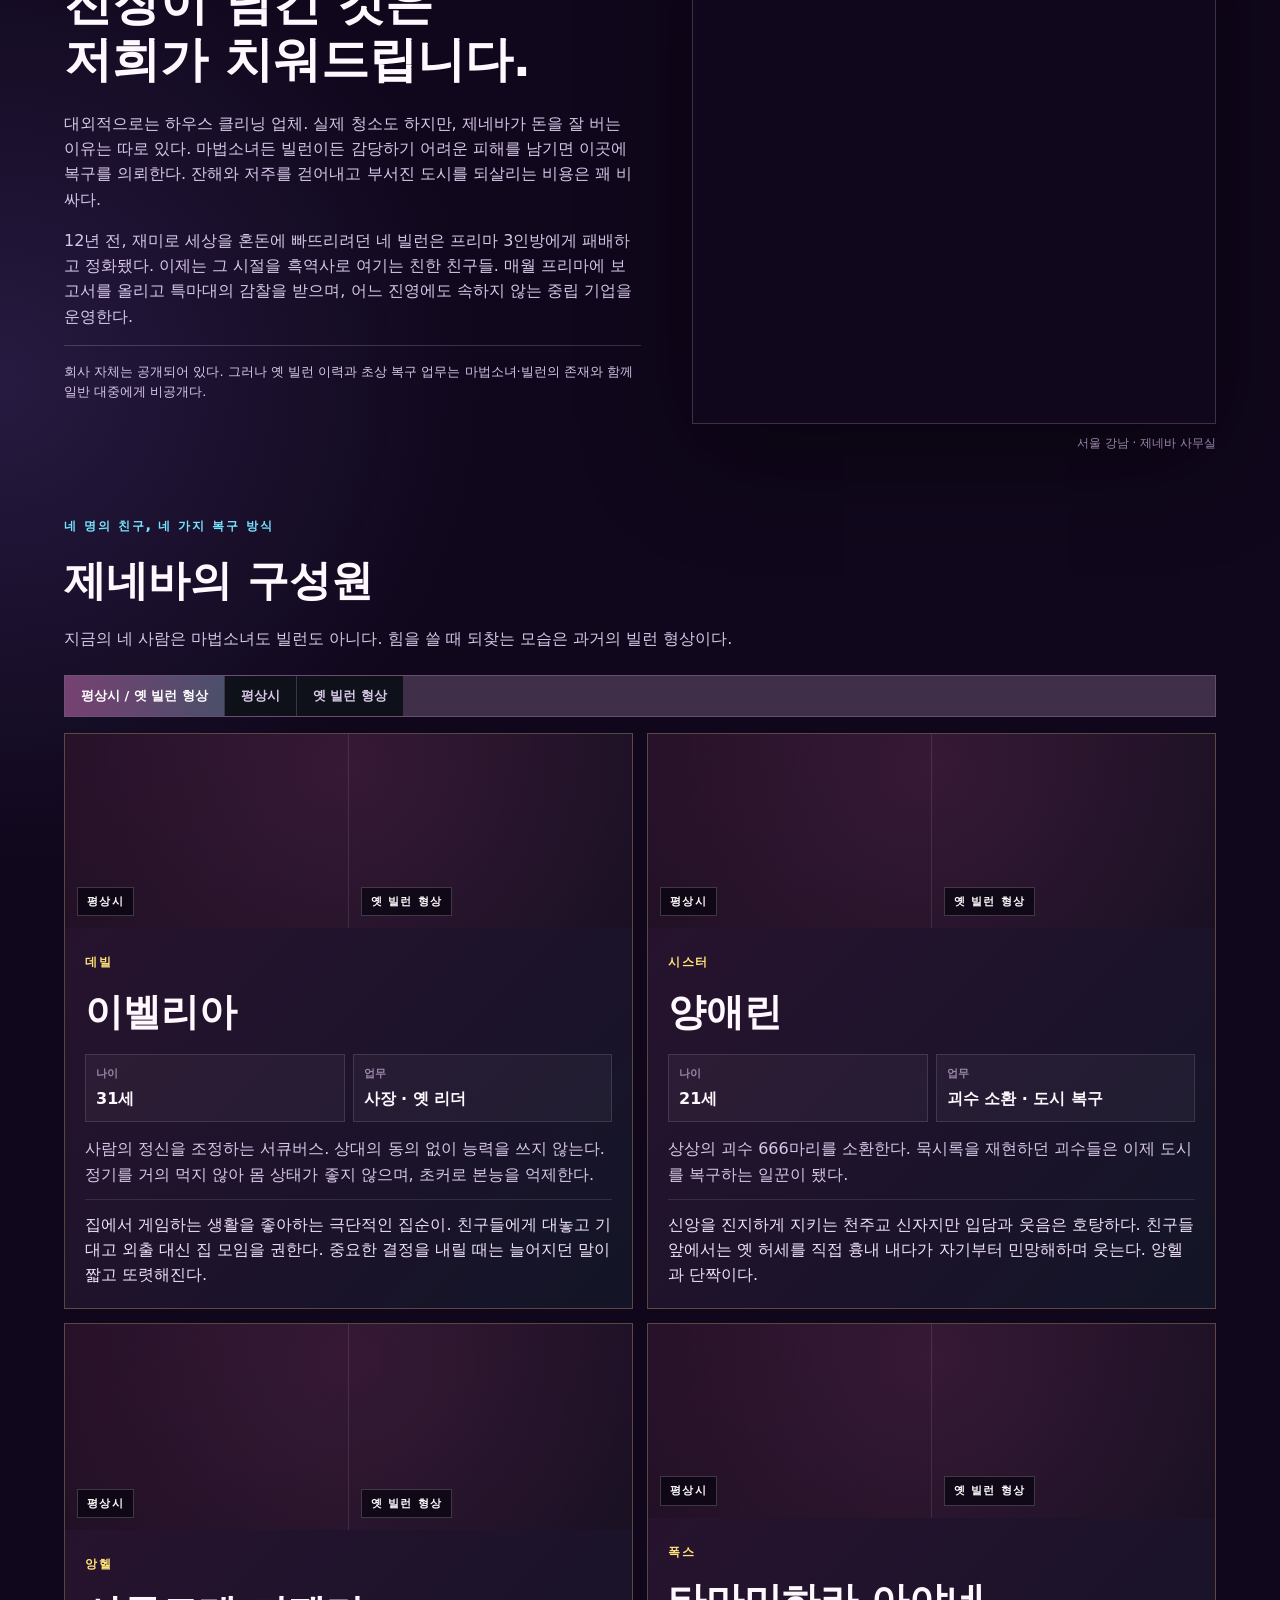
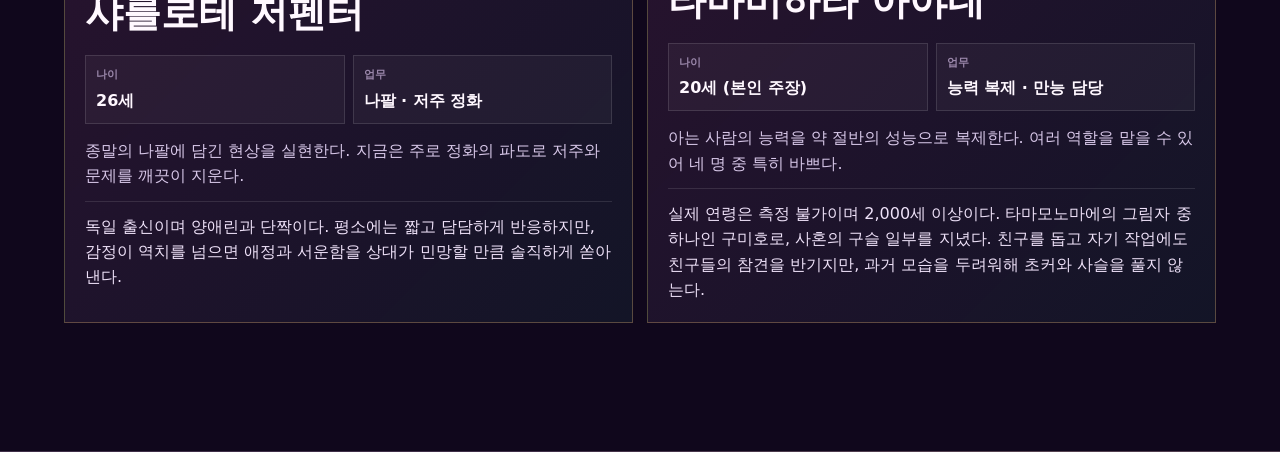
==== commit 7d35eff0: "Move Geneva section below villain profiles" ====
--- a/Magical/index.html
+++ b/Magical/index.html
@@ -29,20 +29,20 @@
       <span>마법소녀대전</span>
     </a>
     <nav class="nav" aria-label="주요 메뉴">
-      <a href="#geneva">GENEVA</a>
       <a href="#teams">TEAMS</a>
       <a href="#characters">CHARACTER</a>
       <a href="#villains">VILLAINS</a>
+      <a href="#geneva">GENEVA</a>
     </nav>
     <a class="header-cta" href="#characters">CHARACTER</a>
   </header>
 
   <aside class="side-index" aria-label="페이지 섹션">
     <a href="#top" aria-label="Top"></a>
-    <a href="#geneva" aria-label="제네바"></a>
     <a href="#teams" aria-label="Teams"></a>
     <a href="#characters" aria-label="Characters"></a>
     <a href="#villains" aria-label="Villains"></a>
+    <a href="#geneva" aria-label="제네바"></a>
   </aside>
 
   <main id="top">
@@ -62,6 +62,142 @@
       </div>
     </section>
 
+    <section id="teams" class="section team-section">
+      <div class="section-title">
+        <p>TEAMS</p>
+        <h2>도시의 밤을 가르는 여덟 개의 궤적</h2>
+      </div>
+      <div class="team-grid">
+        
+        <article style="--team:#ff4f8f">
+          <img src="assets/teamups-ai/teamup-lunalium-ai-v2-reference-draft.png" alt="루나리움 팀업 이미지">
+          <span>01 / 루나</span>
+          <h3>루나리움</h3>
+          <p>오래된 왕가의 이름 아래, 구원과 보호의 맹세를 짊어진 자들.</p>
+          <div class="team-card-detail">
+            <strong>전생 각성형 마법소녀</strong>
+            <p>이들은 무력으로 상대를 파괴하기보다, 민간인의 피해를 억제하고 얽힌 전선을 통제하는 데 집중합니다. 차원의 경계에 세워진 이들의 굳건한 결계는 절망 앞의 인간을 구원하는 가장 든든한 방패가 됩니다.</p>
+          </div>
+        </article>
+
+        <article style="--team:#d9e7ff">
+          <img src="assets/teamups-ai/teamup-wish-ring-ai-v1.png" alt="원환의사도 팀업 이미지">
+          <span>02 / 원환</span>
+          <h3>원환의사도</h3>
+          <p>소원은 기적이 되고, 기적은 기어코 뼈아픈 대가를 남긴다.</p>
+          <div class="team-card-detail">
+            <strong>계약과 소원의 각성자</strong>
+            <p>이들에게 전투는 끝없는 자원 소모와 인과율의 계산입니다. 오염과 마녀화라는 가혹한 대가가 기다리고 있음을 알면서도, 과거의 비극을 반복하지 않기 위해 기꺼이 처절한 굴레 속으로 걸어 들어갑니다.</p>
+          </div>
+        </article>
+
+        <article style="--team:#ff6dd6">
+          <img src="assets/teamups/teamup-fellow.png" alt="큐어펠로우십 팀업 이미지">
+          <span>03 / 펠로</span>
+          <h3>큐어펠로우십</h3>
+          <p>무너진 마음을 다시 일으키는, 가장 찬란하고 소란스러운 공명.</p>
+          <div class="team-card-detail">
+            <strong>희망과 응원의 공명</strong>
+            <p>희망과 응원으로 서로의 남은 마력을 연결해 싸웁니다. 목소리와 움직임을 맞춰 팀워크와 마법의 효율·출력을 높이지만, 기술마다 마력을 소비하며 고갈된 마력을 즉시 충전할 수는 없습니다.</p>
+          </div>
+        </article>
+
+        <article style="--team:#6be7ff">
+          <img src="assets/teamups-ai/teamup-tactical-ai-v1.png" alt="국제연합특수마도부대 팀업 이미지">
+          <span>04 / 특마대</span>
+          <h3>국제연합특수마도부대</h3>
+          <p>기적조차 통제하고, 세계의 초상 위협을 진압하는 병기들.</p>
+          <div class="team-card-detail">
+            <strong>국제 통제형 마도 전술 부대</strong>
+            <p>특마대의 전장은 감정이나 기적이 아닌, 철저한 전술 연산과 규율로 통제됩니다. 압도적인 기동 타격과 한 치의 오차도 없는 집속 포격으로 인류의 질서를 가장 냉철하게 수호합니다.</p>
+          </div>
+        </article>
+
+        <article style="--team:#ffb0bd">
+          <img src="assets/teamups-ai/teamup-spirit-ai-v1.png" alt="정령의도서관 팀업 이미지">
+          <span>05 / 정령관</span>
+          <h3>정령의도서관</h3>
+          <p>사라지는 이름과 기록을 붙잡는 고요한 숲의 수호자들.</p>
+          <div class="team-card-detail">
+            <strong>정령 카드와 기록 보존</strong>
+            <p>각자의 상실을 극복해 낸 이들은 파괴가 아닌 '정상화'를 택합니다. 잊힌 존재들의 본명을 다시 부르고, 변질된 대상을 원래의 기록과 형태로 되돌리는 따뜻하고 굳건한 치유의 길을 걷습니다.</p>
+          </div>
+        </article>
+
+        <article style="--team:#ffc8ee">
+          <img src="assets/teamups-ai/teamup-stellar-ai-v1.png" alt="성휘만화경 팀업 이미지">
+          <span>06 / 성휘</span>
+          <h3>성휘만화경</h3>
+          <p>균열을 넘어온 이방인, 돌아갈 곳을 품고 싸우는 생존자들.</p>
+          <div class="team-card-detail">
+            <strong>성흔 카드와 영웅 투영</strong>
+            <p>돌아가야 할 가족과 동경하는 이를 품은 채, 성흔 카드에 기록된 이계 영웅의 장비·기술·속성을 자신의 마력으로 임시 구현해 싸웁니다. 투영할 때마다 신체와 마력의 반동을 겪으면서도, 생존과 귀환을 위해 균열을 봉쇄합니다.</p>
+          </div>
+        </article>
+
+        <article style="--team:#bde982">
+          <img src="assets/teamups-ai/teamup-symphonia-ai-v1.png" alt="심포니아 팀업 이미지">
+          <span>07 / 심포</span>
+          <h3>심포니아</h3>
+          <p>불협화음이 울리는 전장을 다시 조율하는 이계의 악단.</p>
+          <div class="team-card-detail">
+            <strong>음률과 감정 공명</strong>
+            <p>가족 같은 오케스트라 극단이었던 이들의 마법은 소리처럼 번져나갑니다. 엇갈린 숨결과 부서진 박자를 모아, 혼란스러운 전장을 하나의 웅장한 교향곡으로 엮어내며 차원의 틈새를 메워갑니다.</p>
+          </div>
+        </article>
+
+        <article style="--team:#f3e7ff">
+          <img src="assets/teamups-ai/teamup-prima-ai-v1.png" alt="프리마 팀업 이미지">
+          <span>08 / 프리마</span>
+          <h3>프리마</h3>
+          <p>빛바래지 않는 맹세와 왕권의 잔향을 품은 구세대의 원형.</p>
+          <div class="team-card-detail">
+            <strong>구세대 원형 마법소녀</strong>
+            <p>현대 마법소녀 체계의 뼈대를 세운 살아있는 전설들입니다. 우주 정거장을 거점으로 삼아, 타락하거나 상실된 원초의 사랑과 성물을 회수하며 구세대가 맺었던 절대적인 맹세를 끝끝내 완수하려 합니다.</p>
+          </div>
+        </article>
+
+      </div>
+    </section>
+
+    <section id="characters" class="character-section">
+      <div class="character-bg" aria-hidden="true"></div>
+      <div class="character-shell">
+        <div class="section-title">
+          <p>CHARACTER</p>
+          <h2>마법소녀 데이터베이스</h2>
+        </div>
+        <div class="team-profile-tabs" id="teamProfileTabs" aria-label="마법소녀 팀 선택"></div>
+        <div class="profile-form-switch" aria-label="폼 보기 설정">
+          <button class="form-toggle is-active" type="button" data-form="both">일반 / 변신</button>
+          <button class="form-toggle" type="button" data-form="normal">평상시 (常外)</button>
+          <button class="form-toggle" type="button" data-form="magic">마법장속 (變外)</button>
+        </div>
+        <div class="team-profile-header" id="teamProfileHeader"></div>
+        <div class="profile-grid" id="profileGrid"></div>
+      </div>
+    </section>
+
+    <section id="villains" class="section villain-section">
+      <div class="section-title">
+        <p>VILLAINS</p>
+        <h2>어둠의 심연과 저주가 잉태한 재앙들</h2>
+      </div>
+      <div class="villain-grid" id="villainGrid"></div>
+    </section>
+
+    <section id="villain-profiles" class="villain-profile-section">
+      <div class="villain-profile-bg" aria-hidden="true"></div>
+      <div class="character-shell">
+        <div class="section-title">
+          <p>ANTAGONIST</p>
+          <h2>비극을 조율하는 적대 세력</h2>
+        </div>
+        <div class="villain-profile-tabs" id="villainProfileTabs" aria-label="빌런 세력 선택"></div>
+        <div class="team-profile-header villain-profile-header" id="villainProfileHeader"></div>
+        <div class="profile-grid villain-profile-grid" id="villainProfileGrid"></div>
+      </div>
+    </section>
     <section id="geneva" class="section geneva-section" aria-labelledby="genevaTitle">
       <div class="section-title">
         <p>GENEVA / 4TH UPDATE</p>
@@ -93,143 +229,6 @@
       </div>
       <div class="profile-grid geneva-profile-grid" id="genevaProfileGrid"></div>
     </section>
-
-    <section id="teams" class="section team-section">
-      <div class="section-title">
-        <p>TEAMS</p>
-        <h2>도시의 밤을 가르는 여덟 개의 궤적</h2>
-      </div>
-      <div class="team-grid">
-        
-        <article style="--team:#ff4f8f">
-          <img src="assets/teamups-ai/teamup-lunalium-ai-v2-reference-draft.png" alt="루나리움 팀업 이미지">
-          <span>01 / 루나</span>
-          <h3>루나리움</h3>
-          <p>오래된 왕가의 이름 아래, 구원과 보호의 맹세를 짊어진 자들.</p>
-          <div class="team-card-detail">
-            <strong>전생 각성형 마법소녀</strong>
-            <p>이들은 무력으로 상대를 파괴하기보다, 민간인의 피해를 억제하고 얽힌 전선을 통제하는 데 집중합니다. 차원의 경계에 세워진 이들의 굳건한 결계는 절망 앞의 인간을 구원하는 가장 든든한 방패가 됩니다.</p>
-          </div>
-        </article>
-
-        <article style="--team:#d9e7ff">
-          <img src="assets/teamups-ai/teamup-wish-ring-ai-v1.png" alt="원환의사도 팀업 이미지">
-          <span>02 / 원환</span>
-          <h3>원환의사도</h3>
-          <p>소원은 기적이 되고, 기적은 기어코 뼈아픈 대가를 남긴다.</p>
-          <div class="team-card-detail">
-            <strong>계약과 소원의 각성자</strong>
-            <p>이들에게 전투는 끝없는 자원 소모와 인과율의 계산입니다. 오염과 마녀화라는 가혹한 대가가 기다리고 있음을 알면서도, 과거의 비극을 반복하지 않기 위해 기꺼이 처절한 굴레 속으로 걸어 들어갑니다.</p>
-          </div>
-        </article>
-
-        <article style="--team:#ff6dd6">
-          <img src="assets/teamups/teamup-fellow.png" alt="큐어펠로우십 팀업 이미지">
-          <span>03 / 펠로</span>
-          <h3>큐어펠로우십</h3>
-          <p>무너진 마음을 다시 일으키는, 가장 찬란하고 소란스러운 공명.</p>
-          <div class="team-card-detail">
-            <strong>희망과 응원의 공명</strong>
-            <p>희망과 응원으로 서로의 남은 마력을 연결해 싸웁니다. 목소리와 움직임을 맞춰 팀워크와 마법의 효율·출력을 높이지만, 기술마다 마력을 소비하며 고갈된 마력을 즉시 충전할 수는 없습니다.</p>
-          </div>
-        </article>
-
-        <article style="--team:#6be7ff">
-          <img src="assets/teamups-ai/teamup-tactical-ai-v1.png" alt="국제연합특수마도부대 팀업 이미지">
-          <span>04 / 특마대</span>
-          <h3>국제연합특수마도부대</h3>
-          <p>기적조차 통제하고, 세계의 초상 위협을 진압하는 병기들.</p>
-          <div class="team-card-detail">
-            <strong>국제 통제형 마도 전술 부대</strong>
-            <p>특마대의 전장은 감정이나 기적이 아닌, 철저한 전술 연산과 규율로 통제됩니다. 압도적인 기동 타격과 한 치의 오차도 없는 집속 포격으로 인류의 질서를 가장 냉철하게 수호합니다.</p>
-          </div>
-        </article>
-
-        <article style="--team:#ffb0bd">
-          <img src="assets/teamups-ai/teamup-spirit-ai-v1.png" alt="정령의도서관 팀업 이미지">
-          <span>05 / 정령관</span>
-          <h3>정령의도서관</h3>
-          <p>사라지는 이름과 기록을 붙잡는 고요한 숲의 수호자들.</p>
-          <div class="team-card-detail">
-            <strong>정령 카드와 기록 보존</strong>
-            <p>각자의 상실을 극복해 낸 이들은 파괴가 아닌 '정상화'를 택합니다. 잊힌 존재들의 본명을 다시 부르고, 변질된 대상을 원래의 기록과 형태로 되돌리는 따뜻하고 굳건한 치유의 길을 걷습니다.</p>
-          </div>
-        </article>
-
-        <article style="--team:#ffc8ee">
-          <img src="assets/teamups-ai/teamup-stellar-ai-v1.png" alt="성휘만화경 팀업 이미지">
-          <span>06 / 성휘</span>
-          <h3>성휘만화경</h3>
-          <p>균열을 넘어온 이방인, 돌아갈 곳을 품고 싸우는 생존자들.</p>
-          <div class="team-card-detail">
-            <strong>성흔 카드와 영웅 투영</strong>
-            <p>돌아가야 할 가족과 동경하는 이를 품은 채, 성흔 카드에 기록된 이계 영웅의 장비·기술·속성을 자신의 마력으로 임시 구현해 싸웁니다. 투영할 때마다 신체와 마력의 반동을 겪으면서도, 생존과 귀환을 위해 균열을 봉쇄합니다.</p>
-          </div>
-        </article>
-
-        <article style="--team:#bde982">
-          <img src="assets/teamups-ai/teamup-symphonia-ai-v1.png" alt="심포니아 팀업 이미지">
-          <span>07 / 심포</span>
-          <h3>심포니아</h3>
-          <p>불협화음이 울리는 전장을 다시 조율하는 이계의 악단.</p>
-          <div class="team-card-detail">
-            <strong>음률과 감정 공명</strong>
-            <p>가족 같은 오케스트라 극단이었던 이들의 마법은 소리처럼 번져나갑니다. 엇갈린 숨결과 부서진 박자를 모아, 혼란스러운 전장을 하나의 웅장한 교향곡으로 엮어내며 차원의 틈새를 메워갑니다.</p>
-          </div>
-        </article>
-
-        <article style="--team:#f3e7ff">
-          <img src="assets/teamups-ai/teamup-prima-ai-v1.png" alt="프리마 팀업 이미지">
-          <span>08 / 프리마</span>
-          <h3>프리마</h3>
-          <p>빛바래지 않는 맹세와 왕권의 잔향을 품은 구세대의 원형.</p>
-          <div class="team-card-detail">
-            <strong>구세대 원형 마법소녀</strong>
-            <p>현대 마법소녀 체계의 뼈대를 세운 살아있는 전설들입니다. 우주 정거장을 거점으로 삼아, 타락하거나 상실된 원초의 사랑과 성물을 회수하며 구세대가 맺었던 절대적인 맹세를 끝끝내 완수하려 합니다.</p>
-          </div>
-        </article>
-
-      </div>
-    </section>
-
-    <section id="characters" class="character-section">
-      <div class="character-bg" aria-hidden="true"></div>
-      <div class="character-shell">
-        <div class="section-title">
-          <p>CHARACTER</p>
-          <h2>마법소녀 데이터베이스</h2>
-        </div>
-        <div class="team-profile-tabs" id="teamProfileTabs" aria-label="마법소녀 팀 선택"></div>
-        <div class="profile-form-switch" aria-label="폼 보기 설정">
-          <button class="form-toggle is-active" type="button" data-form="both">일반 / 변신</button>
-          <button class="form-toggle" type="button" data-form="normal">평상시 (常外)</button>
-          <button class="form-toggle" type="button" data-form="magic">마법장속 (變外)</button>
-        </div>
-        <div class="team-profile-header" id="teamProfileHeader"></div>
-        <div class="profile-grid" id="profileGrid"></div>
-      </div>
-    </section>
-
-    <section id="villains" class="section villain-section">
-      <div class="section-title">
-        <p>VILLAINS</p>
-        <h2>어둠의 심연과 저주가 잉태한 재앙들</h2>
-      </div>
-      <div class="villain-grid" id="villainGrid"></div>
-    </section>
-
-    <section id="villain-profiles" class="villain-profile-section">
-      <div class="villain-profile-bg" aria-hidden="true"></div>
-      <div class="character-shell">
-        <div class="section-title">
-          <p>ANTAGONIST</p>
-          <h2>비극을 조율하는 적대 세력</h2>
-        </div>
-        <div class="villain-profile-tabs" id="villainProfileTabs" aria-label="빌런 세력 선택"></div>
-        <div class="team-profile-header villain-profile-header" id="villainProfileHeader"></div>
-        <div class="profile-grid villain-profile-grid" id="villainProfileGrid"></div>
-      </div>
-    </section>
   </main>
 
   <button class="to-top" type="button" aria-label="처음으로 이동">↑</button>
